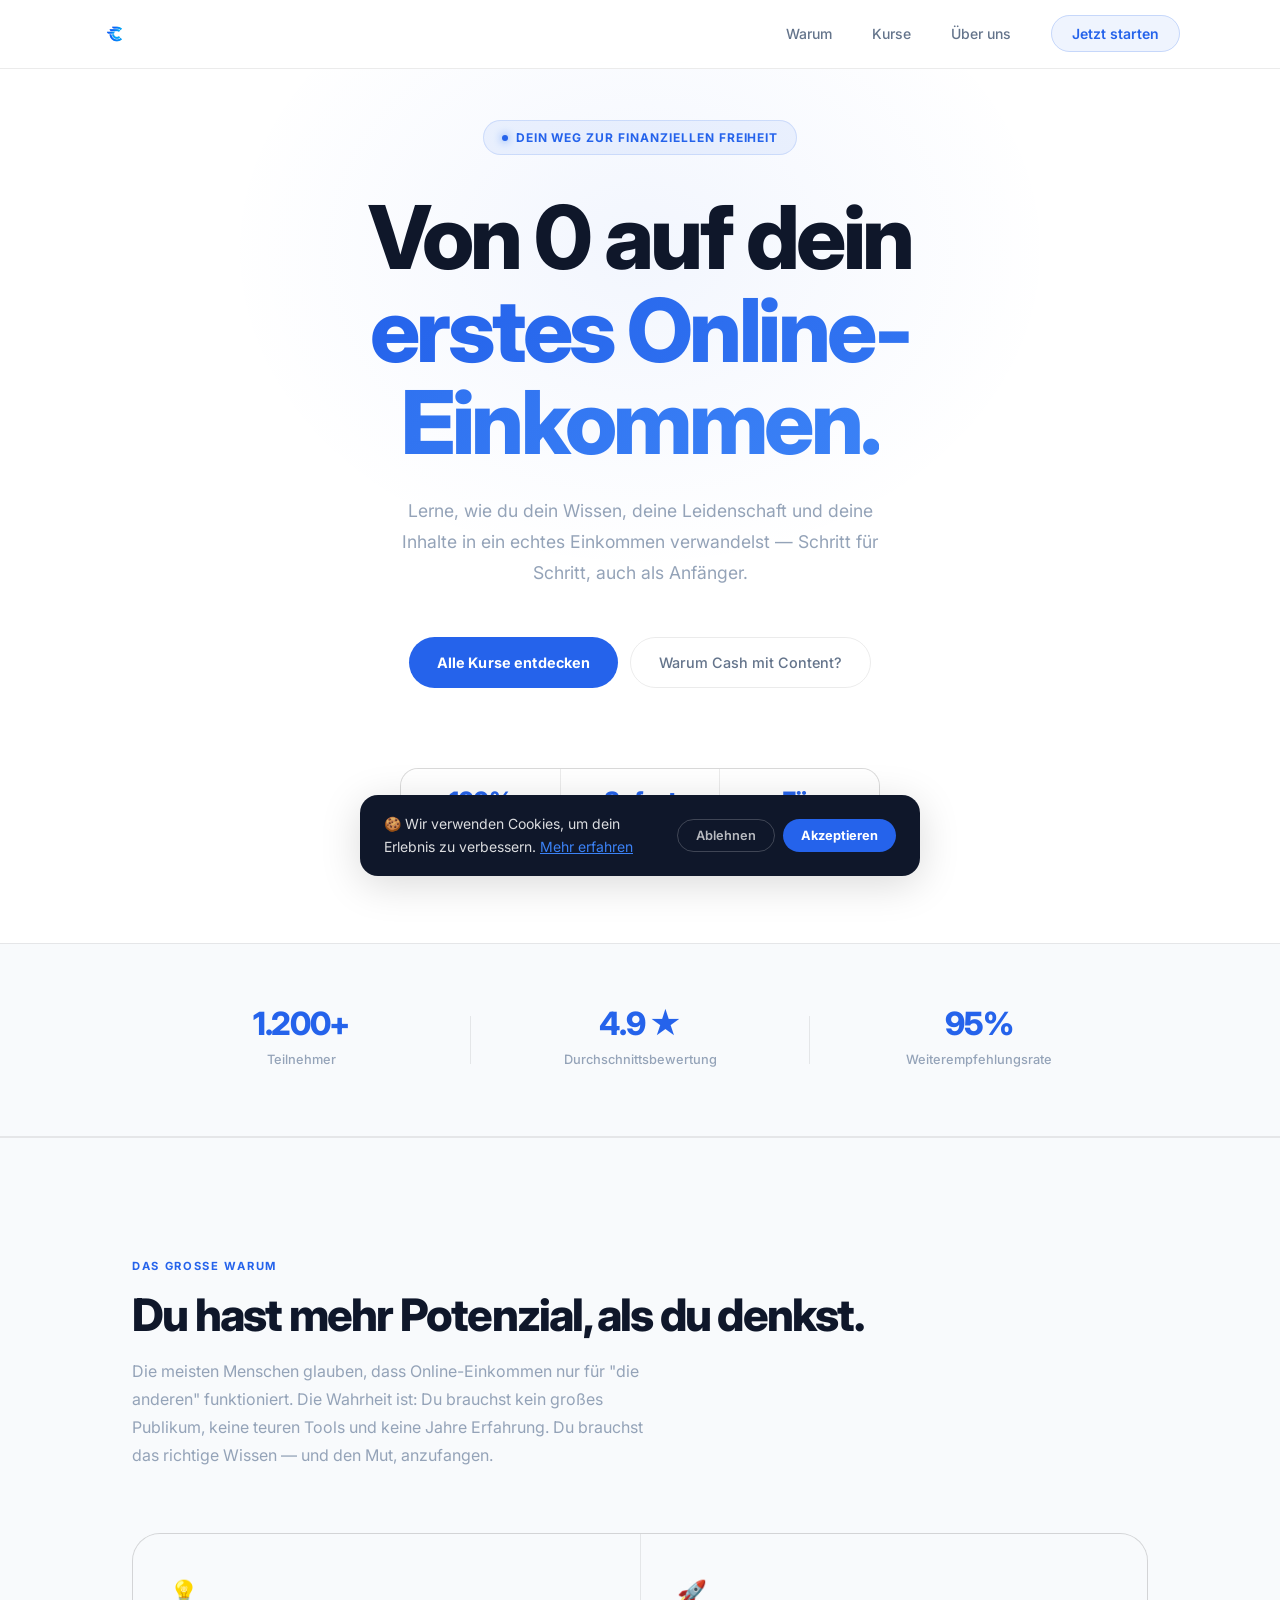
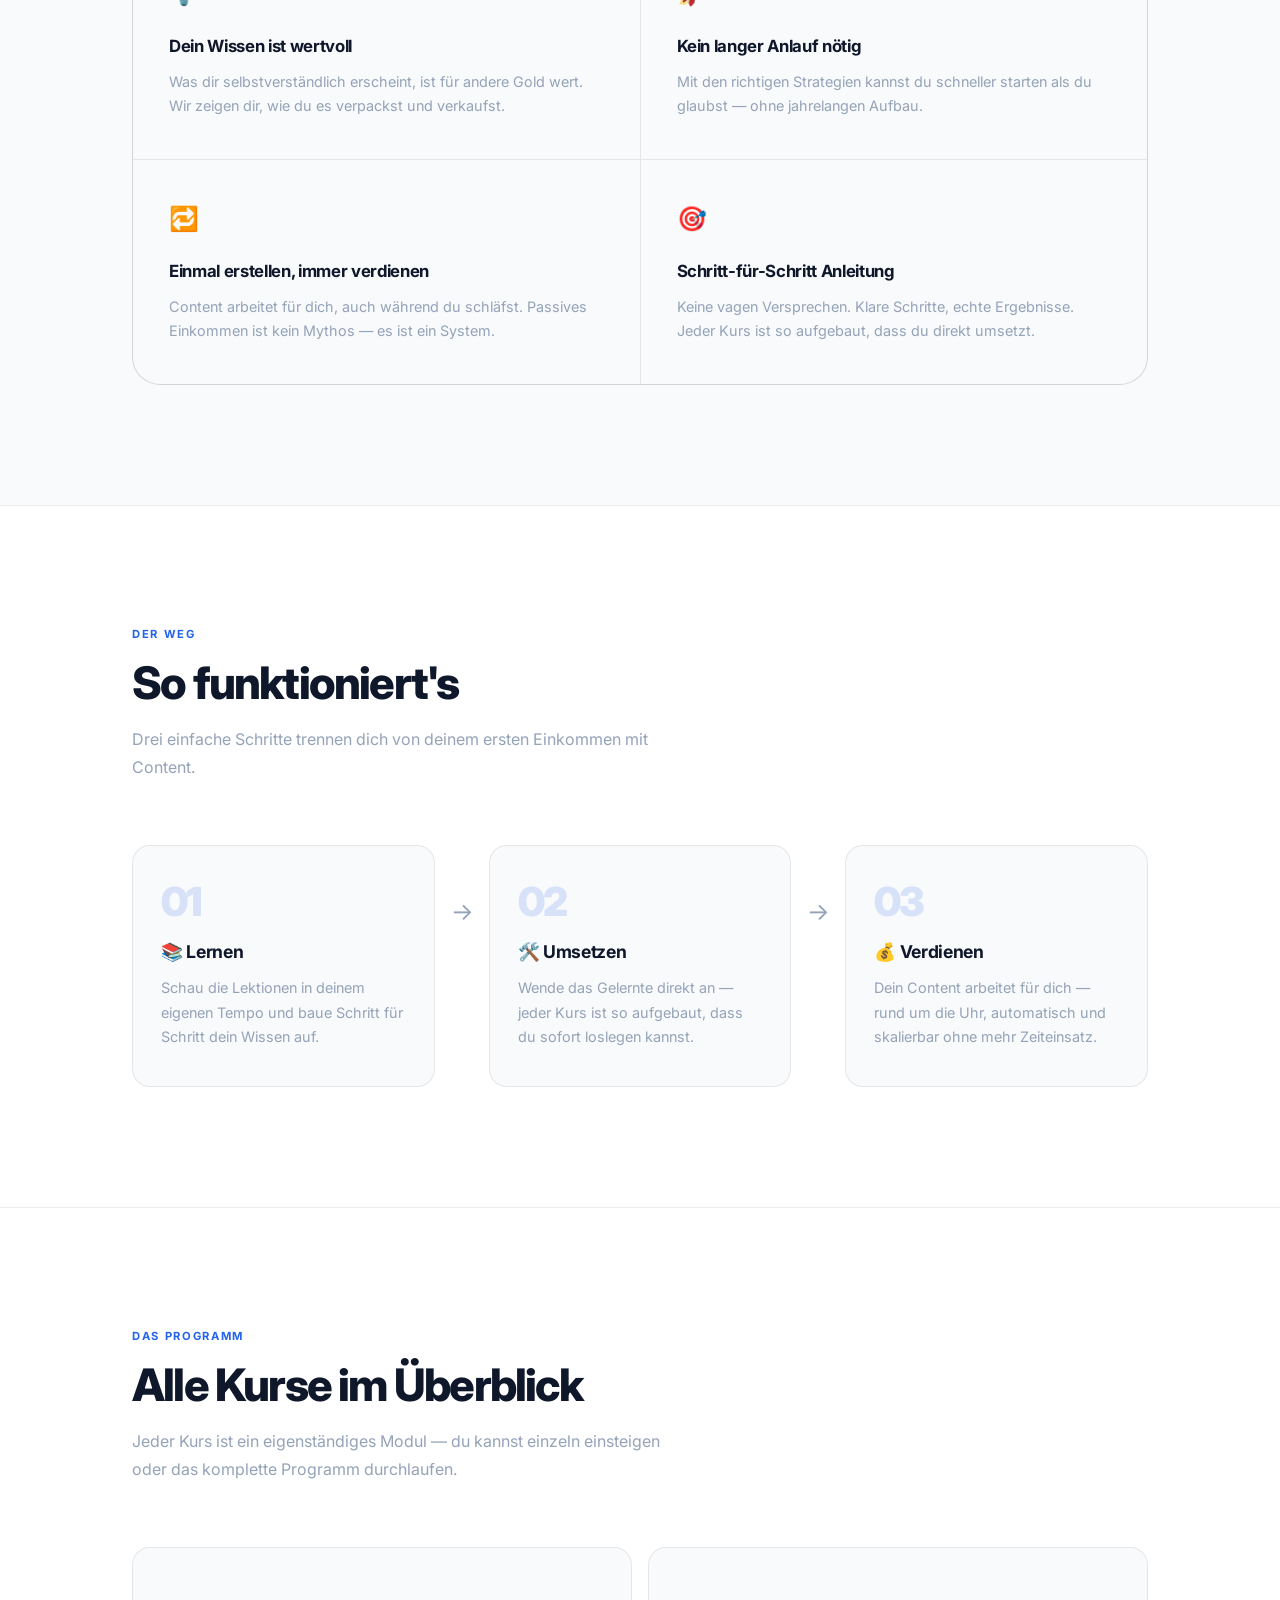
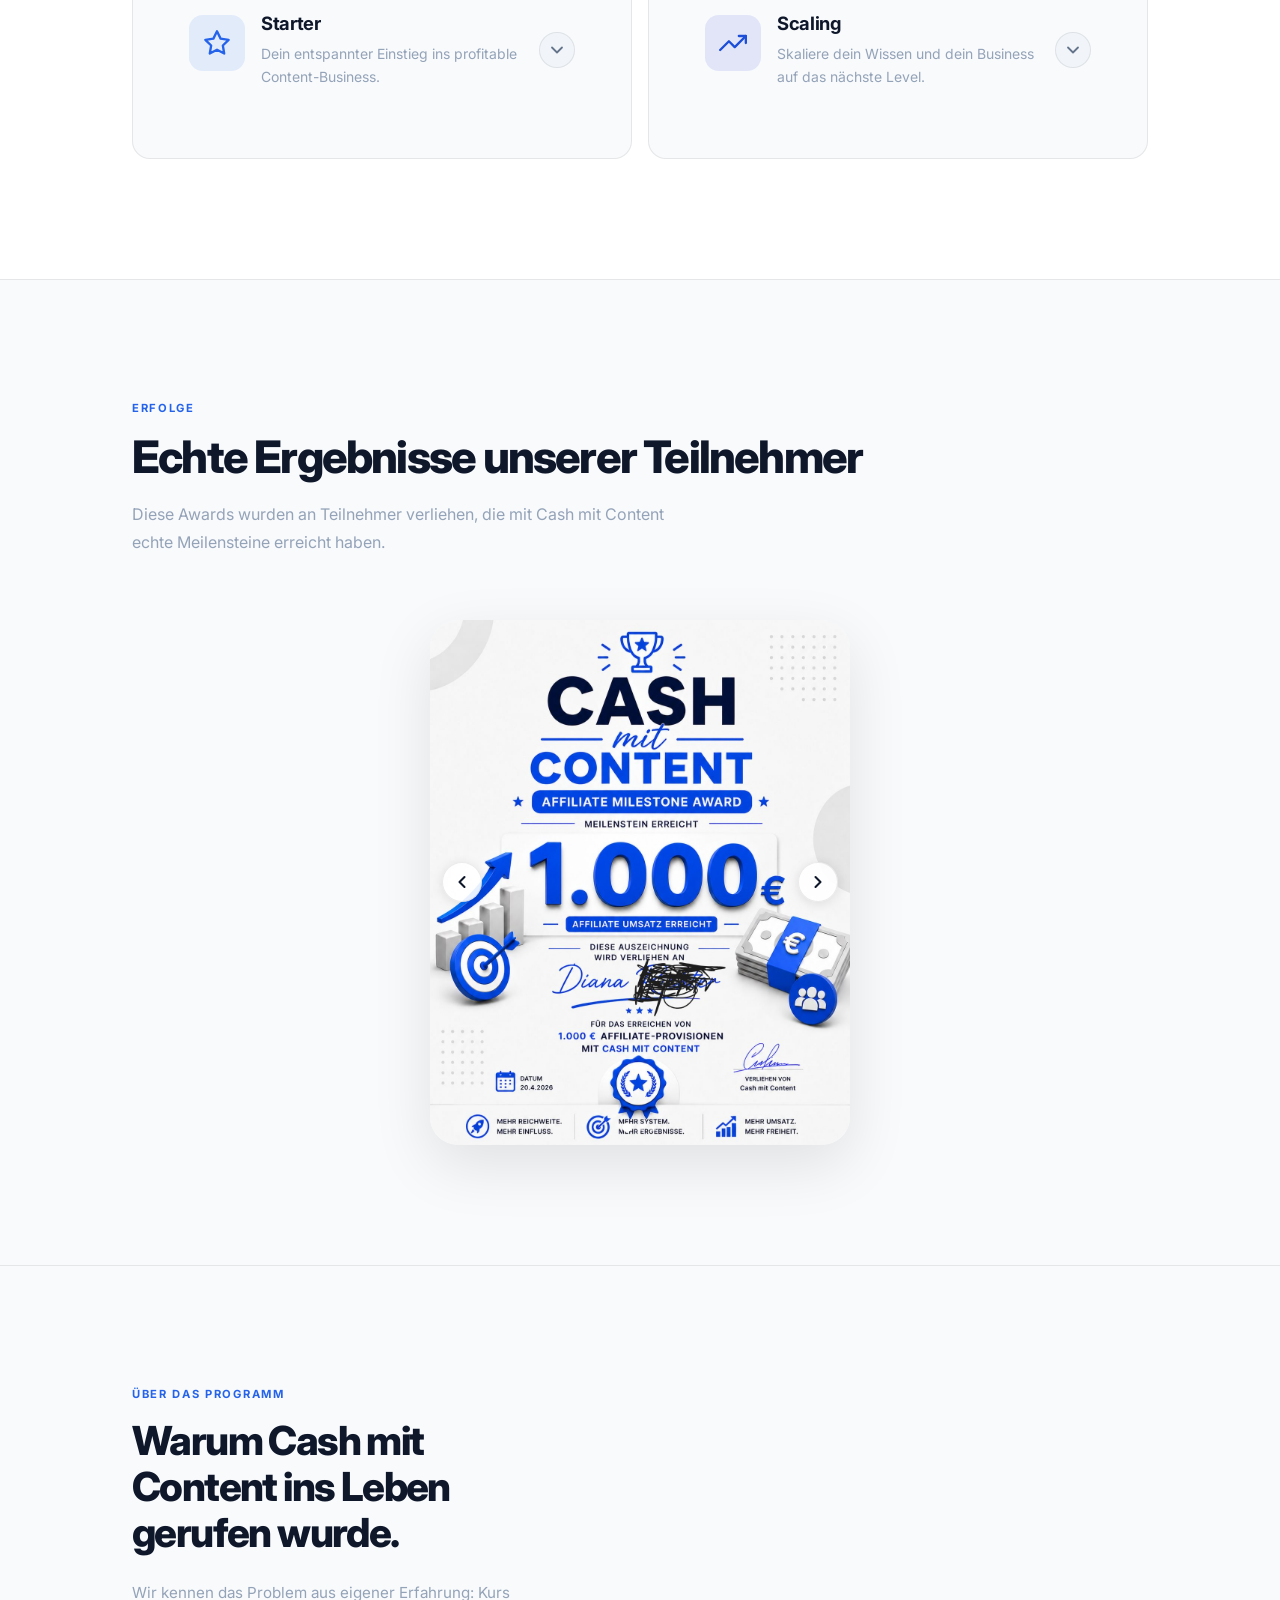
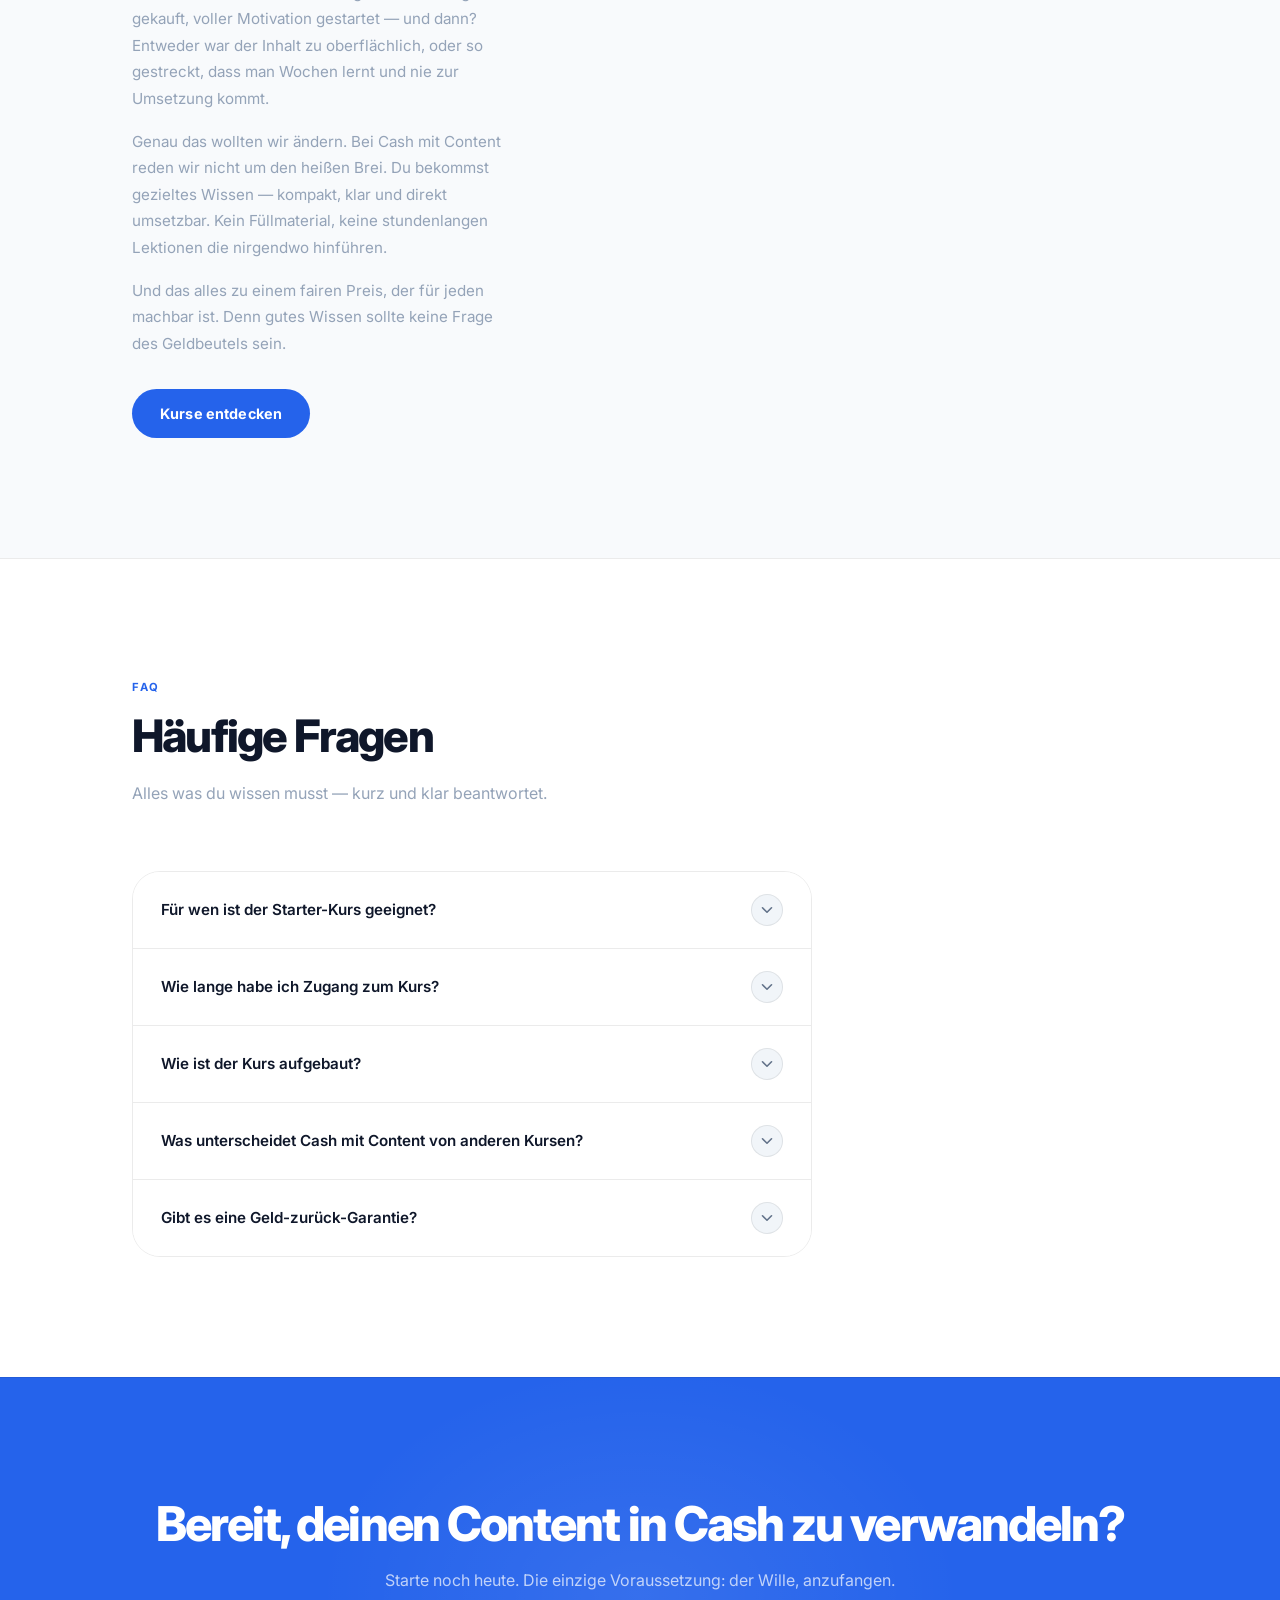
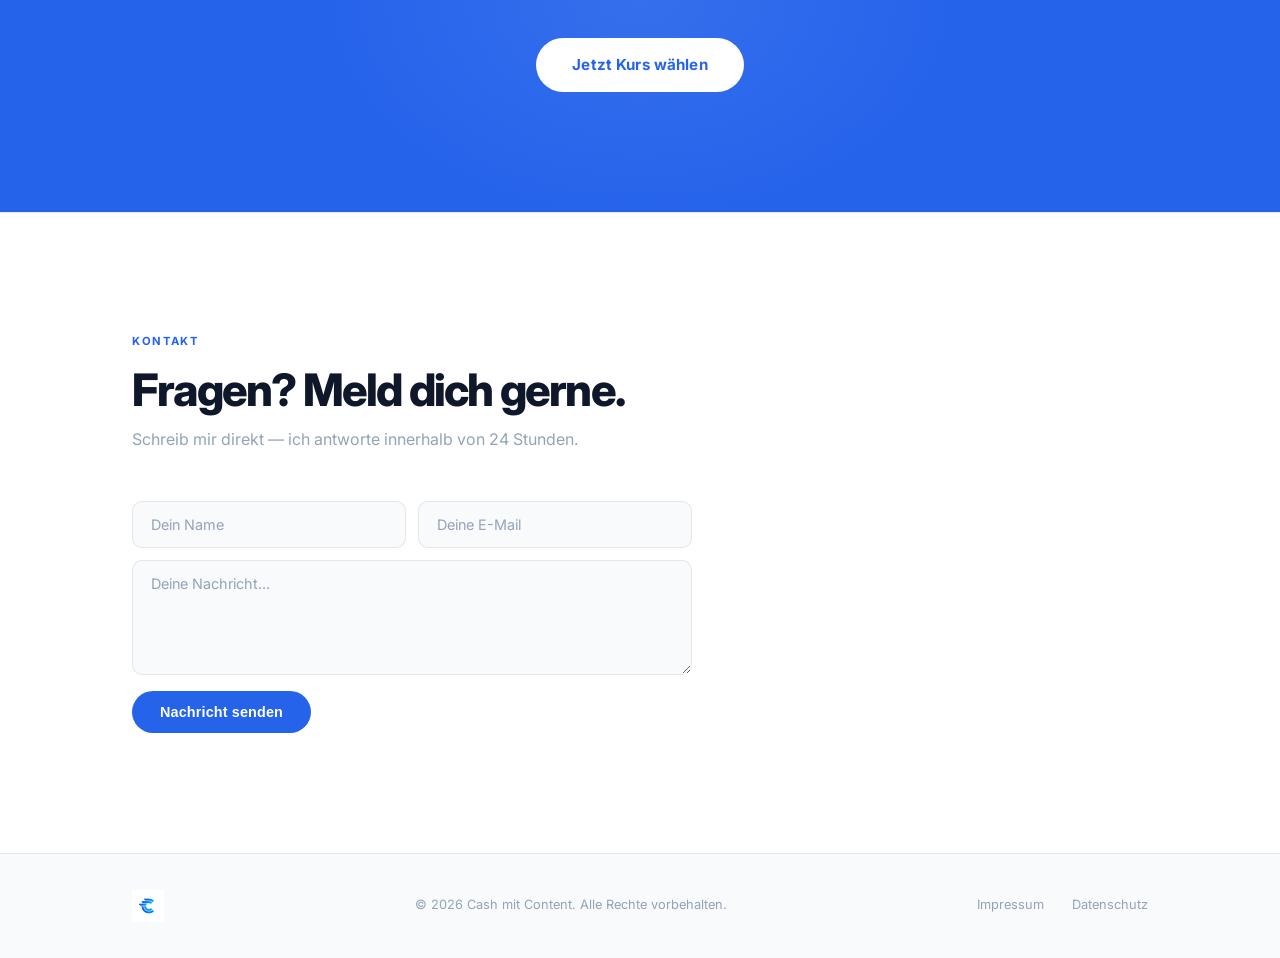
==== index.html @ cde2fa94 "Headline aktualisiert" ====
<!DOCTYPE html>
<html lang="de">
<head>
  <meta charset="UTF-8" />
  <meta name="viewport" content="width=device-width, initial-scale=1.0" />
  <title>Cash mit Content</title>
  <link rel="preconnect" href="https://fonts.googleapis.com" />
  <link href="https://fonts.googleapis.com/css2?family=Inter:wght@400;500;600;700;800;900&display=swap" rel="stylesheet" />
  <link rel="stylesheet" href="style.css" />
</head>
<body>

  <!-- COOKIE BANNER -->
  <div class="cookie-banner" id="cookieBanner">
    <div class="cookie-content">
      <p>🍪 Wir verwenden Cookies, um dein Erlebnis zu verbessern. <a href="#">Mehr erfahren</a></p>
      <div class="cookie-actions">
        <button class="btn-cookie-decline" onclick="closeCookie()">Ablehnen</button>
        <button class="btn-cookie-accept" onclick="closeCookie()">Akzeptieren</button>
      </div>
    </div>
  </div>

  <!-- NAVIGATION -->
  <nav class="nav">
    <div class="container nav-inner">
      <div class="logo"><img src="cmclogo.png" alt="Cash mit Content" class="logo-img" /></div>
      <ul class="nav-links" id="navLinks">
        <li><a href="#warum">Warum</a></li>
        <li><a href="#kurse">Kurse</a></li>
        <li><a href="#ueber-mich">Über uns</a></li>
        <li><a href="#kontakt" class="btn-nav">Jetzt starten</a></li>
      </ul>
      <button class="hamburger" id="hamburger" onclick="toggleMenu()" aria-label="Menü öffnen">
        <span></span><span></span><span></span>
      </button>
    </div>
  </nav>

  <!-- HERO -->
  <section class="hero">
    <div class="container hero-inner">
      <span class="badge fade-in">Dein Weg zur finanziellen Freiheit</span>
      <h1 class="fade-in delay-1">Von 0 auf dein<br /><span class="highlight">erstes Online-Einkommen.</span></h1>
      <p class="hero-sub fade-in delay-2">Lerne, wie du dein Wissen, deine Leidenschaft und deine Inhalte in ein echtes Einkommen verwandelst — Schritt für Schritt, auch als Anfänger.</p>
      <div class="hero-actions fade-in delay-3">
        <a href="#kurse" class="btn-primary">Alle Kurse entdecken</a>
        <a href="#warum" class="btn-ghost">Warum Cash mit Content?</a>
      </div>
      <div class="hero-stats fade-in delay-4">
        <div class="stat">
          <strong>100%</strong>
          <span>Praxisnah</span>
        </div>
        <div class="stat">
          <strong>Sofort</strong>
          <span>Umsetzbar</span>
        </div>
        <div class="stat">
          <strong>Für</strong>
          <span>Jeden Anfänger</span>
        </div>
      </div>
    </div>
  </section>

  <!-- ZAHLEN BANNER -->
  <section class="zahlen-banner reveal">
    <div class="container zahlen-inner">
      <div class="zahl">
        <strong>1.200+</strong>
        <span>Teilnehmer</span>
      </div>
      <div class="zahl-divider"></div>
      <div class="zahl">
        <strong>4.9 ★</strong>
        <span>Durchschnittsbewertung</span>
      </div>
      <div class="zahl-divider"></div>
      <div class="zahl">
        <strong>95%</strong>
        <span>Weiterempfehlungsrate</span>
      </div>
    </div>
  </section>

  <!-- WARUM -->
  <section class="warum" id="warum">
    <div class="container reveal">
      <div class="section-label">Das große Warum</div>
      <h2 class="section-title">Du hast mehr Potenzial, als du denkst.</h2>
      <p class="section-sub">Die meisten Menschen glauben, dass Online-Einkommen nur für "die anderen" funktioniert. Die Wahrheit ist: Du brauchst kein großes Publikum, keine teuren Tools und keine Jahre Erfahrung. Du brauchst das richtige Wissen — und den Mut, anzufangen.</p>
      <div class="cards">
        <div class="card">
          <div class="card-icon">💡</div>
          <h3>Dein Wissen ist wertvoll</h3>
          <p>Was dir selbstverständlich erscheint, ist für andere Gold wert. Wir zeigen dir, wie du es verpackst und verkaufst.</p>
        </div>
        <div class="card">
          <div class="card-icon">🚀</div>
          <h3>Kein langer Anlauf nötig</h3>
          <p>Mit den richtigen Strategien kannst du schneller starten als du glaubst — ohne jahrelangen Aufbau.</p>
        </div>
        <div class="card">
          <div class="card-icon">🔁</div>
          <h3>Einmal erstellen, immer verdienen</h3>
          <p>Content arbeitet für dich, auch während du schläfst. Passives Einkommen ist kein Mythos — es ist ein System.</p>
        </div>
        <div class="card">
          <div class="card-icon">🎯</div>
          <h3>Schritt-für-Schritt Anleitung</h3>
          <p>Keine vagen Versprechen. Klare Schritte, echte Ergebnisse. Jeder Kurs ist so aufgebaut, dass du direkt umsetzt.</p>
        </div>
      </div>
    </div>
  </section>

  <!-- WIE ES FUNKTIONIERT -->
  <section class="wie-es-funktioniert" id="wie">
    <div class="container reveal">
      <div class="section-label">Der Weg</div>
      <h2>So funktioniert's</h2>
      <p class="section-sub">Drei einfache Schritte trennen dich von deinem ersten Einkommen mit Content.</p>
      <div class="schritte">
        <div class="schritt">
          <div class="schritt-nummer">01</div>
          <div class="schritt-content">
            <h3>📚 Lernen</h3>
            <p>Schau die Lektionen in deinem eigenen Tempo und baue Schritt für Schritt dein Wissen auf.</p>
          </div>
        </div>
        <div class="schritt-arrow">→</div>
        <div class="schritt">
          <div class="schritt-nummer">02</div>
          <div class="schritt-content">
            <h3>🛠️ Umsetzen</h3>
            <p>Wende das Gelernte direkt an — jeder Kurs ist so aufgebaut, dass du sofort loslegen kannst.</p>
          </div>
        </div>
        <div class="schritt-arrow">→</div>
        <div class="schritt">
          <div class="schritt-nummer">03</div>
          <div class="schritt-content">
            <h3>💰 Verdienen</h3>
            <p>Dein Content arbeitet für dich — rund um die Uhr, automatisch und skalierbar ohne mehr Zeiteinsatz.</p>
          </div>
        </div>
      </div>
    </div>
  </section>

  <!-- KURSE -->
  <section class="kurse" id="kurse">
    <div class="container reveal">
      <div class="section-label">Das Programm</div>
      <h2>Alle Kurse im Überblick</h2>
      <p class="section-sub">Jeder Kurs ist ein eigenständiges Modul — du kannst einzeln einsteigen oder das komplette Programm durchlaufen.</p>
      <div class="kurse-grid kurse-grid-double">

        <div class="kurs-card kurs-card-accordion kurs-starter">
          <div class="kurs-header" onclick="toggleKurs(this)">
            <div class="kurs-header-top">
              <div class="kurs-icon kurs-icon-starter">
                <svg width="28" height="28" viewBox="0 0 24 24" fill="none" stroke="currentColor" stroke-width="2" stroke-linecap="round" stroke-linejoin="round"><path d="M12 2L15.09 8.26L22 9.27L17 14.14L18.18 21.02L12 17.77L5.82 21.02L7 14.14L2 9.27L8.91 8.26L12 2Z"/></svg>
              </div>
            </div>
            <div>
              <h3>Starter</h3>
              <p>Dein entspannter Einstieg ins profitable Content-Business.</p>
            </div>
            <div class="kurs-toggle-icon">
              <svg width="20" height="20" viewBox="0 0 20 20" fill="none">
                <path d="M5 7.5L10 12.5L15 7.5" stroke="currentColor" stroke-width="1.8" stroke-linecap="round" stroke-linejoin="round"/>
              </svg>
            </div>
          </div>
          <div class="kurs-details">
            <div class="kurs-details-inner">
              <ul class="kurs-liste">
                <li>🎧 <span>Praktische Audiosektionen – höre sie wann und wo du willst (beim Spazieren, Autofahren oder Sport)</span></li>
                <li>📋 <span>Klare Schritt-für-Schritt-Anleitungen</span></li>
                <li>✅ <span>Fertige Arbeitsblätter & Checklisten für die direkte Umsetzung</span></li>
                <li>🏆 <span>Meine besten Vorlagen und echte Praxiserfahrungen – nur das, was wirklich funktioniert</span></li>
              </ul>
              <a href="https://www.digistore24.com/product/691350" target="_blank" class="btn-primary">Jetzt starten →</a>
            </div>
          </div>
        </div>

        <div class="kurs-card kurs-card-accordion kurs-scaling">
          <div class="kurs-header" onclick="toggleKurs(this)">
            <div class="kurs-header-top">
              <div class="kurs-icon kurs-icon-scaling">
                <svg width="28" height="28" viewBox="0 0 24 24" fill="none" stroke="currentColor" stroke-width="2" stroke-linecap="round" stroke-linejoin="round"><polyline points="23 6 13.5 15.5 8.5 10.5 1 18"/><polyline points="17 6 23 6 23 12"/></svg>
              </div>
            </div>
            <div>
              <h3>Scaling</h3>
              <p>Skaliere dein Wissen und dein Business auf das nächste Level.</p>
            </div>
            <div class="kurs-toggle-icon">
              <svg width="20" height="20" viewBox="0 0 20 20" fill="none">
                <path d="M5 7.5L10 12.5L15 7.5" stroke="currentColor" stroke-width="1.8" stroke-linecap="round" stroke-linejoin="round"/>
              </svg>
            </div>
          </div>
          <div class="kurs-details">
            <div class="kurs-details-inner">
              <ul class="kurs-liste">
                <li>📈 <span>Lerne, wie erfolgreiche Creator aus einzelnen Beiträgen ein skalierbares Content-System aufbauen</span></li>
                <li>🎯 <span>Klare Strategien für mehr Reichweite, mehr Kunden und planbares Wachstum</span></li>
                <li>✅ <span>Bewährte Checklisten, Vorlagen und Frameworks für die direkte Umsetzung</span></li>
                <li>🏆 <span>Praxiserprobte Systeme zur Skalierung von Content, Traffic und Umsatz – verständlich erklärt und sofort anwendbar</span></li>
              </ul>
              <a href="https://www.digistore24.com/product/697500" target="_blank" class="btn-primary">Jetzt starten →</a>
            </div>
          </div>
        </div>

      </div>
    </div>
  </section>

  <!-- AWARDS SLIDER -->
  <section class="awards" id="awards">
    <div class="container reveal">
      <div class="section-label">Erfolge</div>
      <h2>Echte Ergebnisse unserer Teilnehmer</h2>
      <p class="section-sub">Diese Awards wurden an Teilnehmer verliehen, die mit Cash mit Content echte Meilensteine erreicht haben.</p>
      <div class="awards-slider-wrapper">
        <div class="awards-slider" id="awardsSlider">
          <div class="award-slide">
            <img src="awards/award_diana.jpg" alt="Award Diana" />
          </div>
          <div class="award-slide">
            <img src="awards/award_lisa.jpg" alt="Award Lisa" />
          </div>
          <div class="award-slide">
            <img src="awards/award_rudolf.jpg" alt="Award Rudolf" />
          </div>
        </div>
        <button class="slider-btn slider-btn-left" onclick="slideAward(-1)">
          <svg width="20" height="20" viewBox="0 0 24 24" fill="none" stroke="currentColor" stroke-width="2.5" stroke-linecap="round" stroke-linejoin="round"><polyline points="15 18 9 12 15 6"/></svg>
        </button>
        <button class="slider-btn slider-btn-right" onclick="slideAward(1)">
          <svg width="20" height="20" viewBox="0 0 24 24" fill="none" stroke="currentColor" stroke-width="2.5" stroke-linecap="round" stroke-linejoin="round"><polyline points="9 18 15 12 9 6"/></svg>
        </button>
        <div class="slider-dots" id="sliderDots">
          <span class="dot active" onclick="goToSlide(0)"></span>
          <span class="dot" onclick="goToSlide(1)"></span>
          <span class="dot" onclick="goToSlide(2)"></span>
        </div>
      </div>
    </div>
  </section>

  <!-- ÜBER MICH -->
  <section class="ueber-mich" id="ueber-mich">
    <div class="container ueber-inner reveal">
<div class="ueber-text">
        <div class="section-label">Über das Programm</div>
        <h2>Warum Cash mit Content ins Leben gerufen wurde.</h2>
        <p>Wir kennen das Problem aus eigener Erfahrung: Kurs gekauft, voller Motivation gestartet — und dann? Entweder war der Inhalt zu oberflächlich, oder so gestreckt, dass man Wochen lernt und nie zur Umsetzung kommt.</p>
        <p>Genau das wollten wir ändern. Bei Cash mit Content reden wir nicht um den heißen Brei. Du bekommst gezieltes Wissen — kompakt, klar und direkt umsetzbar. Kein Füllmaterial, keine stundenlangen Lektionen die nirgendwo hinführen.</p>
        <p>Und das alles zu einem fairen Preis, der für jeden machbar ist. Denn gutes Wissen sollte keine Frage des Geldbeutels sein.</p>
        <a href="#kurse" class="btn-primary">Kurse entdecken</a>
      </div>
    </div>
  </section>

  <!-- FAQ -->
  <section class="faq" id="faq">
    <div class="container reveal">
      <div class="section-label">FAQ</div>
      <h2>Häufige Fragen</h2>
      <p class="section-sub">Alles was du wissen musst — kurz und klar beantwortet.</p>
      <div class="faq-list">

        <div class="faq-item">
          <button class="faq-question" onclick="toggleFaq(this)">
            <span>Für wen ist der Starter-Kurs geeignet?</span>
            <div class="faq-icon"><svg width="18" height="18" viewBox="0 0 20 20" fill="none"><path d="M5 7.5L10 12.5L15 7.5" stroke="currentColor" stroke-width="1.8" stroke-linecap="round" stroke-linejoin="round"/></svg></div>
          </button>
          <div class="faq-answer">
            <p>Für alle die neu im Content-Business sind und keine Vorkenntnisse haben. Du brauchst kein Publikum, keine teuren Tools und keine Erfahrung — nur den Willen anzufangen.</p>
          </div>
        </div>

        <div class="faq-item">
          <button class="faq-question" onclick="toggleFaq(this)">
            <span>Wie lange habe ich Zugang zum Kurs?</span>
            <div class="faq-icon"><svg width="18" height="18" viewBox="0 0 20 20" fill="none"><path d="M5 7.5L10 12.5L15 7.5" stroke="currentColor" stroke-width="1.8" stroke-linecap="round" stroke-linejoin="round"/></svg></div>
          </button>
          <div class="faq-answer">
            <p>Du bekommst dauerhaften Zugang — kein Ablaufdatum, kein Abo. Einmal kaufen, für immer nutzen.</p>
          </div>
        </div>

        <div class="faq-item">
          <button class="faq-question" onclick="toggleFaq(this)">
            <span>Wie ist der Kurs aufgebaut?</span>
            <div class="faq-icon"><svg width="18" height="18" viewBox="0 0 20 20" fill="none"><path d="M5 7.5L10 12.5L15 7.5" stroke="currentColor" stroke-width="1.8" stroke-linecap="round" stroke-linejoin="round"/></svg></div>
          </button>
          <div class="faq-answer">
            <p>Der Kurs besteht aus Audiosektionen die du flexibel hören kannst — beim Spazieren, im Auto oder beim Sport. Dazu bekommst du Arbeitsblätter und Checklisten für die direkte Umsetzung.</p>
          </div>
        </div>

        <div class="faq-item">
          <button class="faq-question" onclick="toggleFaq(this)">
            <span>Was unterscheidet Cash mit Content von anderen Kursen?</span>
            <div class="faq-icon"><svg width="18" height="18" viewBox="0 0 20 20" fill="none"><path d="M5 7.5L10 12.5L15 7.5" stroke="currentColor" stroke-width="1.8" stroke-linecap="round" stroke-linejoin="round"/></svg></div>
          </button>
          <div class="faq-answer">
            <p>Kein gestreckter Inhalt, kein Füllmaterial. Nur das was wirklich funktioniert — kompakt, klar und direkt umsetzbar. Zu einem fairen Preis der für jeden machbar ist.</p>
          </div>
        </div>

        <div class="faq-item">
          <button class="faq-question" onclick="toggleFaq(this)">
            <span>Gibt es eine Geld-zurück-Garantie?</span>
            <div class="faq-icon"><svg width="18" height="18" viewBox="0 0 20 20" fill="none"><path d="M5 7.5L10 12.5L15 7.5" stroke="currentColor" stroke-width="1.8" stroke-linecap="round" stroke-linejoin="round"/></svg></div>
          </button>
          <div class="faq-answer">
            <p>Ja. Du hast 14 Tage Zeit den Kurs zu testen. Wenn du nicht zufrieden bist bekommst du dein Geld zurück — ohne Fragen.</p>
          </div>
        </div>

      </div>
    </div>
  </section>

  <!-- CTA BANNER -->
  <section class="cta-banner reveal">
    <div class="container cta-inner">
      <h2>Bereit, deinen Content in Cash zu verwandeln?</h2>
      <p>Starte noch heute. Die einzige Voraussetzung: der Wille, anzufangen.</p>
      <a href="#kurse" class="btn-primary btn-large">Jetzt Kurs wählen</a>
    </div>
  </section>

  <!-- KONTAKT -->
  <section class="kontakt" id="kontakt">
    <div class="container reveal">
      <div class="section-label">Kontakt</div>
      <h2>Fragen? Meld dich gerne.</h2>
      <p class="section-sub">Schreib mir direkt — ich antworte innerhalb von 24 Stunden.</p>
      <form class="kontakt-form">
        <div class="form-row">
          <input type="text" placeholder="Dein Name" required />
          <input type="email" placeholder="Deine E-Mail" required />
        </div>
        <textarea placeholder="Deine Nachricht..." rows="5" required></textarea>
        <button type="submit" class="btn-primary">Nachricht senden</button>
      </form>
    </div>
  </section>

  <!-- FOOTER -->
  <footer class="footer">
    <div class="container footer-inner">
      <div class="logo"><img src="cmclogo.png" alt="Cash mit Content" class="logo-img" /></div>
      <p>© 2026 Cash mit Content. Alle Rechte vorbehalten.</p>
      <div class="footer-links">
        <a href="impressum.html">Impressum</a>
        <a href="datenschutz.html">Datenschutz</a>
      </div>
    </div>
  </footer>

  <script src="main.js"></script>
</body>
</html>
---- style.css ----
*, *::before, *::after { box-sizing: border-box; margin: 0; padding: 0; }

:root {
  --blue: #2563eb;
  --blue-light: #3b82f6;
  --blue-dark: #1d4ed8;
  --blue-glow: rgba(37, 99, 235, 0.07);
  --bg: #ffffff;
  --bg2: #f8fafc;
  --bg3: #f1f5f9;
  --border: rgba(0,0,0,0.08);
  --border-hover: rgba(37,99,235,0.3);
  --text: #0f172a;
  --text-muted: #94a3b8;
  --text-mid: #64748b;
  --radius-sm: 10px;
  --radius: 18px;
  --radius-lg: 28px;
}

html { scroll-behavior: smooth; }

body {
  font-family: 'Inter', sans-serif;
  background: var(--bg);
  color: var(--text);
  line-height: 1.6;
  -webkit-font-smoothing: antialiased;
}

.container {
  max-width: 1080px;
  margin: 0 auto;
  padding: 0 32px;
}

/* ── NAV ─────────────────────────────────── */
.nav {
  position: fixed;
  top: 0; left: 0; right: 0;
  z-index: 100;
  background: rgba(255,255,255,0.85);
  backdrop-filter: blur(16px);
  -webkit-backdrop-filter: blur(16px);
  padding: 0 32px;
  border-bottom: 1px solid var(--border);
}

.nav-inner {
  max-width: 1080px;
  margin: 0 auto;
  display: flex;
  align-items: center;
  justify-content: space-between;
  padding: 18px 0;
}

.logo {
  font-size: 1rem;
  font-weight: 800;
  color: var(--blue);
  letter-spacing: -0.02em;
  display: flex;
  align-items: center;
  gap: 10px;
}

.logo-img {
  width: 32px;
  height: 32px;
  object-fit: contain;
}

.nav-links {
  list-style: none;
  display: flex;
  gap: 40px;
  align-items: center;
}

.nav-links a {
  color: var(--text-mid);
  text-decoration: none;
  font-size: 0.875rem;
  font-weight: 500;
  transition: color 0.2s;
}

.nav-links a:hover { color: var(--text); }

.btn-nav {
  color: var(--blue) !important;
  background: rgba(37,99,235,0.07) !important;
  border: 1px solid rgba(37,99,235,0.2) !important;
  padding: 9px 20px;
  border-radius: 50px;
  font-size: 0.875rem !important;
  font-weight: 600 !important;
  transition: background 0.2s, border-color 0.2s !important;
}

.btn-nav:hover {
  background: rgba(37,99,235,0.12) !important;
  border-color: var(--blue) !important;
}

/* ── HERO ────────────────────────────────── */
.hero {
  min-height: 100vh;
  display: flex;
  align-items: center;
  padding: 120px 0 80px;
  position: relative;
  overflow: hidden;
  background: var(--bg);
}

.hero::before {
  content: '';
  position: absolute;
  top: -100px; left: 50%;
  transform: translateX(-50%);
  width: 900px; height: 700px;
  background: radial-gradient(ellipse, rgba(37,99,235,0.06) 0%, transparent 65%);
  pointer-events: none;
}

.hero-inner {
  text-align: center;
  position: relative;
}

.badge {
  display: inline-flex;
  align-items: center;
  gap: 8px;
  background: rgba(37,99,235,0.07);
  color: var(--blue);
  border: 1px solid rgba(37,99,235,0.15);
  padding: 7px 18px;
  border-radius: 50px;
  font-size: 0.75rem;
  font-weight: 700;
  letter-spacing: 0.08em;
  text-transform: uppercase;
  margin-bottom: 36px;
}

.badge::before {
  content: '';
  width: 6px; height: 6px;
  background: var(--blue);
  border-radius: 50%;
  box-shadow: 0 0 8px var(--blue-light);
}

.hero h1 {
  font-size: clamp(3rem, 7vw, 5.5rem);
  font-weight: 800;
  line-height: 1.05;
  letter-spacing: -0.04em;
  margin-bottom: 28px;
  color: var(--text);
}

.highlight {
  background: linear-gradient(135deg, var(--blue) 0%, var(--blue-light) 100%);
  -webkit-background-clip: text;
  -webkit-text-fill-color: transparent;
  background-clip: text;
}

.hero-sub {
  font-size: 1.1rem;
  color: var(--text-muted);
  max-width: 520px;
  margin: 0 auto 48px;
  line-height: 1.75;
  font-weight: 400;
}

.hero-actions {
  display: flex;
  gap: 12px;
  justify-content: center;
  flex-wrap: wrap;
  margin-bottom: 80px;
}

.btn-primary {
  display: inline-flex;
  align-items: center;
  gap: 8px;
  background: var(--blue);
  color: #fff;
  padding: 13px 28px;
  border-radius: 50px;
  font-weight: 700;
  font-size: 0.9rem;
  text-decoration: none;
  letter-spacing: 0.01em;
  transition: background 0.2s, transform 0.15s;
  border: none;
  cursor: pointer;
}

.btn-primary:hover { background: var(--blue-dark); transform: translateY(-1px); }
.btn-large { padding: 15px 36px; font-size: 0.95rem; }

.btn-ghost {
  display: inline-flex;
  align-items: center;
  gap: 8px;
  background: transparent;
  color: var(--text-mid);
  padding: 13px 28px;
  border-radius: 50px;
  font-weight: 500;
  font-size: 0.9rem;
  text-decoration: none;
  border: 1px solid var(--border);
  transition: border-color 0.2s, color 0.2s;
}

.btn-ghost:hover { border-color: rgba(0,0,0,0.2); color: var(--text); }

/* Stats row */
.hero-stats {
  display: flex;
  justify-content: center;
  gap: 1px;
  background: var(--border);
  border: 1px solid var(--border);
  border-radius: var(--radius);
  overflow: hidden;
  max-width: 480px;
  margin: 0 auto;
}

.stat {
  flex: 1;
  padding: 20px 16px;
  background: var(--bg);
  text-align: center;
}

.stat strong {
  display: block;
  font-size: 1.5rem;
  font-weight: 800;
  color: var(--blue);
  letter-spacing: -0.03em;
  line-height: 1;
  margin-bottom: 4px;
}

.stat span {
  font-size: 0.75rem;
  color: var(--text-muted);
  font-weight: 500;
  letter-spacing: 0.02em;
}

/* ── SECTION SHARED ─────────────────────── */
.section-label {
  font-size: 0.7rem;
  font-weight: 700;
  color: var(--blue);
  letter-spacing: 0.15em;
  text-transform: uppercase;
  margin-bottom: 14px;
}

.section-sub {
  color: var(--text-muted);
  max-width: 540px;
  font-size: 1rem;
  margin-bottom: 64px;
  line-height: 1.75;
}

/* ── WARUM ───────────────────────────────── */
.warum {
  padding: 120px 0;
  background: var(--bg2);
  border-top: 1px solid var(--border);
}

.warum h2, .kurse h2 {
  font-size: clamp(1.9rem, 4vw, 2.8rem);
  font-weight: 800;
  letter-spacing: -0.04em;
  color: var(--text);
  margin-bottom: 16px;
  line-height: 1.15;
}

.cards {
  display: grid;
  grid-template-columns: repeat(2, 1fr);
  gap: 1px;
  background: var(--border);
  border: 1px solid var(--border);
  border-radius: var(--radius-lg);
  overflow: hidden;
}

.card {
  background: var(--bg2);
  padding: 40px 36px;
  transition: background 0.25s;
  position: relative;
}

.card::after {
  content: '';
  position: absolute;
  inset: 0;
  background: var(--blue-glow);
  opacity: 0;
  transition: opacity 0.25s;
  pointer-events: none;
}

.card:hover { background: #fff; }
.card:hover::after { opacity: 1; }

.card-icon {
  font-size: 1.5rem;
  margin-bottom: 20px;
  display: block;
}

.card h3 {
  font-size: 1.05rem;
  font-weight: 700;
  color: var(--text);
  margin-bottom: 10px;
  letter-spacing: -0.02em;
}

.card p { color: var(--text-muted); font-size: 0.9rem; line-height: 1.7; }

/* ── KURSE ───────────────────────────────── */
.kurse {
  padding: 120px 0;
  background: var(--bg);
  border-top: 1px solid var(--border);
}

.kurse-grid {
  display: grid;
  grid-template-columns: repeat(3, 1fr);
  gap: 16px;
}

.kurse-grid-single {
  grid-template-columns: 480px;
}

.kurse-grid-double {
  grid-template-columns: repeat(2, 1fr);
}

/* Kurs Icons */
.kurs-header-top {
  display: flex;
  align-items: center;
  gap: 12px;
  margin-bottom: 14px;
}

.kurs-icon {
  width: 56px;
  height: 56px;
  border-radius: 14px;
  display: flex;
  align-items: center;
  justify-content: center;
  flex-shrink: 0;
}

.kurs-icon-starter {
  background: rgba(37,99,235,0.1);
  color: var(--blue);
}

.kurs-icon-scaling {
  background: rgba(29,46,216,0.1);
  color: #1d4ed8;
}

.kurs-starter {
  border-top: 3px solid var(--blue);
}

.kurs-scaling {
  border-top: 3px solid #1d4ed8;
}

/* Accordion */
.kurs-card-accordion {
  padding: 0;
  overflow: hidden;
}

.kurs-header {
  display: flex;
  align-items: center;
  justify-content: space-between;
  gap: 16px;
  padding: 32px 28px;
  cursor: pointer;
  user-select: none;
}

.kurs-header h3 { margin-bottom: 6px; }
.kurs-header p { margin: 0; }

.kurs-toggle-icon {
  width: 36px;
  height: 36px;
  border-radius: 50%;
  background: var(--bg3);
  border: 1px solid var(--border);
  display: flex;
  align-items: center;
  justify-content: center;
  color: var(--text-mid);
  flex-shrink: 0;
  transition: background 0.2s, transform 0.3s;
}

.kurs-card-accordion.open .kurs-toggle-icon {
  transform: rotate(180deg);
  background: var(--blue);
  color: #fff;
  border-color: var(--blue);
}

.kurs-details {
  max-height: 0;
  overflow: hidden;
  transition: max-height 0.4s ease;
}

.kurs-card-accordion.open .kurs-details {
  max-height: 400px;
}

.kurs-details-inner {
  padding: 0 28px 28px;
  border-top: 1px solid var(--border);
  padding-top: 24px;
}

.kurs-liste {
  list-style: none;
  display: flex;
  flex-direction: column;
  gap: 14px;
  margin-bottom: 28px;
}

.kurs-liste li {
  display: flex;
  align-items: flex-start;
  gap: 12px;
  font-size: 0.9rem;
  color: var(--text-mid);
  line-height: 1.5;
}

.kurs-liste li span { flex: 1; }

.kurs-card {
  background: var(--bg2);
  border: 1px solid var(--border);
  border-radius: var(--radius);
  padding: 32px 28px 28px;
  display: flex;
  flex-direction: column;
  gap: 10px;
  transition: border-color 0.25s, transform 0.25s, box-shadow 0.25s;
  position: relative;
  overflow: hidden;
}

.kurs-card::before {
  content: '';
  position: absolute;
  top: 0; left: 0; right: 0;
  height: 2px;
  background: linear-gradient(90deg, transparent, var(--blue), transparent);
  opacity: 0;
  transition: opacity 0.3s;
}

.kurs-card:hover {
  border-color: var(--border-hover);
  transform: translateY(-3px);
  box-shadow: 0 12px 40px rgba(37,99,235,0.08);
}

.kurs-card:hover::before { opacity: 1; }
.kurs-card.coming-soon { opacity: 0.65; }

.kurs-tag {
  font-size: 0.7rem;
  font-weight: 700;
  color: var(--blue);
  letter-spacing: 0.12em;
  text-transform: uppercase;
}

.kurs-card h3 {
  font-size: 1.15rem;
  font-weight: 700;
  color: var(--text);
  letter-spacing: -0.02em;
  line-height: 1.3;
}

.kurs-card p { color: var(--text-muted); font-size: 0.875rem; line-height: 1.65; flex: 1; }

.kurs-footer { margin-top: 12px; }

.kurs-badge {
  display: inline-block;
  background: rgba(37,99,235,0.06);
  color: var(--text-mid);
  padding: 5px 13px;
  border-radius: 50px;
  font-size: 0.75rem;
  font-weight: 600;
  border: 1px solid rgba(37,99,235,0.12);
  letter-spacing: 0.03em;
}

/* ── ÜBER MICH ───────────────────────────── */
.ueber-mich {
  padding: 120px 0;
  background: var(--bg2);
  border-top: 1px solid var(--border);
}

.ueber-inner {
  display: grid;
  grid-template-columns: 5fr 7fr;
  gap: 80px;
  align-items: center;
}

.bild-placeholder {
  aspect-ratio: 4/5;
  background: var(--bg3);
  border: 1px solid var(--border);
  border-radius: var(--radius-lg);
  display: flex;
  align-items: center;
  justify-content: center;
  color: var(--text-muted);
  font-size: 0.85rem;
  font-weight: 500;
  letter-spacing: 0.04em;
}

.ueber-text .section-label { margin-bottom: 14px; }

.ueber-text h2 {
  font-size: clamp(1.8rem, 3.5vw, 2.5rem);
  font-weight: 800;
  letter-spacing: -0.04em;
  color: var(--text);
  line-height: 1.15;
  margin-bottom: 24px;
}

.ueber-text p {
  color: var(--text-muted);
  font-size: 0.95rem;
  line-height: 1.75;
  margin-bottom: 16px;
}

.ueber-text .btn-primary { margin-top: 16px; }

/* ── CTA BANNER ──────────────────────────── */
.cta-banner {
  padding: 120px 0;
  background: var(--blue);
  border-top: 1px solid var(--border);
  position: relative;
  overflow: hidden;
}

.cta-banner::before {
  content: '';
  position: absolute;
  top: 50%; left: 50%;
  transform: translate(-50%, -50%);
  width: 700px; height: 500px;
  background: radial-gradient(ellipse, rgba(255,255,255,0.08) 0%, transparent 65%);
  pointer-events: none;
}

.cta-inner { text-align: center; position: relative; }

.cta-inner h2 {
  font-size: clamp(1.9rem, 4vw, 3rem);
  font-weight: 800;
  letter-spacing: -0.04em;
  color: #fff;
  margin-bottom: 16px;
  line-height: 1.1;
}

.cta-inner p {
  color: rgba(255,255,255,0.7);
  margin-bottom: 44px;
  font-size: 1rem;
  line-height: 1.7;
}

.cta-inner .btn-primary {
  background: #fff;
  color: var(--blue);
}

.cta-inner .btn-primary:hover { background: #f0f6ff; }

/* ── KONTAKT ─────────────────────────────── */
.kontakt {
  padding: 120px 0;
  background: var(--bg);
  border-top: 1px solid var(--border);
}

.kontakt h2 {
  font-size: clamp(1.9rem, 4vw, 2.8rem);
  font-weight: 800;
  letter-spacing: -0.04em;
  color: var(--text);
  margin-bottom: 8px;
  line-height: 1.15;
}

.kontakt .section-sub { margin-bottom: 48px; }

.kontakt-form {
  max-width: 560px;
  display: flex;
  flex-direction: column;
  gap: 12px;
}

.form-row {
  display: grid;
  grid-template-columns: 1fr 1fr;
  gap: 12px;
}

.kontakt-form input,
.kontakt-form textarea {
  background: var(--bg2);
  border: 1px solid var(--border);
  border-radius: var(--radius-sm);
  color: var(--text);
  font-family: 'Inter', sans-serif;
  font-size: 0.9rem;
  padding: 14px 18px;
  transition: border-color 0.2s, background 0.2s;
  outline: none;
  resize: vertical;
  width: 100%;
}

.kontakt-form input:focus,
.kontakt-form textarea:focus {
  border-color: var(--blue-light);
  background: var(--bg);
  box-shadow: 0 0 0 3px rgba(37,99,235,0.08);
}

.kontakt-form input::placeholder,
.kontakt-form textarea::placeholder { color: var(--text-muted); }

.kontakt-form .btn-primary { align-self: flex-start; margin-top: 4px; }

/* ── FOOTER ──────────────────────────────── */
.footer {
  padding: 36px 0;
  border-top: 1px solid var(--border);
  background: var(--bg2);
}

.footer-inner {
  display: flex;
  align-items: center;
  justify-content: space-between;
  flex-wrap: wrap;
  gap: 16px;
}

.footer p { color: var(--text-muted); font-size: 0.8rem; }

.footer-links {
  display: flex;
  gap: 28px;
}

.footer-links a {
  color: var(--text-muted);
  text-decoration: none;
  font-size: 0.8rem;
  transition: color 0.2s;
}

.footer-links a:hover { color: var(--text); }

/* ── SUBPAGES ────────────────────────────── */
.subpage {
  padding: 140px 0 100px;
  min-height: 100vh;
}

.subpage-inner h1 {
  font-size: clamp(2.2rem, 5vw, 3.5rem);
  font-weight: 800;
  letter-spacing: -0.04em;
  color: var(--text);
  margin-bottom: 48px;
  line-height: 1.1;
}

.legal-block {
  margin-bottom: 36px;
  max-width: 720px;
}

.legal-block h3 {
  font-size: 1rem;
  font-weight: 700;
  color: var(--text);
  margin-bottom: 10px;
}

.legal-block p {
  color: var(--text-mid);
  font-size: 0.95rem;
  line-height: 1.75;
}

.legal-block a {
  color: var(--blue);
  text-decoration: none;
}

.legal-block a:hover { text-decoration: underline; }

/* Kontakt Seite */
.kontakt-page {
  display: grid;
  grid-template-columns: 1fr 1fr;
  gap: 80px;
  align-items: start;
}

.kontakt-page-left h1 {
  font-size: clamp(2rem, 4vw, 3rem);
  font-weight: 800;
  letter-spacing: -0.04em;
  color: var(--text);
  margin-bottom: 20px;
  line-height: 1.1;
}

.kontakt-page-left p {
  color: var(--text-muted);
  font-size: 1rem;
  line-height: 1.75;
  margin-bottom: 40px;
}

.kontakt-infos {
  display: flex;
  flex-direction: column;
  gap: 24px;
}

.kontakt-info-item {
  display: flex;
  align-items: flex-start;
  gap: 16px;
}

.kontakt-info-icon {
  font-size: 1.2rem;
  width: 40px;
  height: 40px;
  background: var(--bg2);
  border: 1px solid var(--border);
  border-radius: 10px;
  display: flex;
  align-items: center;
  justify-content: center;
  flex-shrink: 0;
}

.kontakt-info-item strong {
  display: block;
  font-size: 0.8rem;
  font-weight: 700;
  color: var(--text);
  margin-bottom: 2px;
}

.kontakt-info-item a,
.kontakt-info-item span {
  font-size: 0.875rem;
  color: var(--text-muted);
  text-decoration: none;
}

.kontakt-info-item a:hover { color: var(--blue); }

.kontakt-form-lg {
  background: var(--bg2);
  border: 1px solid var(--border);
  border-radius: var(--radius-lg);
  padding: 36px 32px;
}

@media (max-width: 768px) {
  .kontakt-page { grid-template-columns: 1fr; gap: 48px; }
  .subpage { padding: 100px 0 60px; }
}

/* ── AWARDS SLIDER ───────────────────────── */
.awards {
  padding: 120px 0;
  background: var(--bg2);
  border-top: 1px solid var(--border);
}

.awards h2 {
  font-size: clamp(1.9rem, 4vw, 2.8rem);
  font-weight: 800;
  letter-spacing: -0.04em;
  color: var(--text);
  margin-bottom: 16px;
  line-height: 1.15;
}

.awards-slider-wrapper {
  position: relative;
  max-width: 420px;
  margin: 0 auto;
  overflow: hidden;
  border-radius: var(--radius-lg);
  box-shadow: 0 20px 60px rgba(0,0,0,0.1);
}

.awards-slider {
  display: flex;
  transition: transform 0.4s cubic-bezier(0.4, 0, 0.2, 1);
}

.award-slide {
  min-width: 100%;
}

.award-slide img {
  width: 100%;
  display: block;
  border-radius: var(--radius-lg);
}

.slider-btn {
  position: absolute;
  top: 50%;
  transform: translateY(-50%);
  width: 40px;
  height: 40px;
  border-radius: 50%;
  background: rgba(255,255,255,0.9);
  border: 1px solid var(--border);
  display: flex;
  align-items: center;
  justify-content: center;
  cursor: pointer;
  color: var(--text);
  transition: background 0.2s, transform 0.2s;
  box-shadow: 0 2px 12px rgba(0,0,0,0.1);
  z-index: 2;
}

.slider-btn:hover { background: #fff; transform: translateY(-50%) scale(1.05); }
.slider-btn-left { left: 12px; }
.slider-btn-right { right: 12px; }

.slider-dots {
  position: absolute;
  bottom: 14px;
  left: 50%;
  transform: translateX(-50%);
  display: flex;
  gap: 6px;
}

.dot {
  width: 7px;
  height: 7px;
  border-radius: 50%;
  background: rgba(255,255,255,0.5);
  cursor: pointer;
  transition: background 0.2s, transform 0.2s;
}

.dot.active {
  background: #fff;
  transform: scale(1.3);
}

/* ── FAQ ─────────────────────────────────── */
.faq {
  padding: 120px 0;
  background: var(--bg);
  border-top: 1px solid var(--border);
}

.faq h2 {
  font-size: clamp(1.9rem, 4vw, 2.8rem);
  font-weight: 800;
  letter-spacing: -0.04em;
  color: var(--text);
  margin-bottom: 16px;
  line-height: 1.15;
}

.faq-list {
  max-width: 680px;
  display: flex;
  flex-direction: column;
  gap: 0;
  border: 1px solid var(--border);
  border-radius: var(--radius-lg);
  overflow: hidden;
}

.faq-item {
  border-bottom: 1px solid var(--border);
}

.faq-item:last-child { border-bottom: none; }

.faq-question {
  width: 100%;
  display: flex;
  align-items: center;
  justify-content: space-between;
  gap: 16px;
  padding: 22px 28px;
  background: var(--bg);
  border: none;
  cursor: pointer;
  font-family: 'Inter', sans-serif;
  font-size: 0.95rem;
  font-weight: 600;
  color: var(--text);
  text-align: left;
  transition: background 0.2s;
}

.faq-question:hover { background: var(--bg2); }

.faq-icon {
  width: 32px;
  height: 32px;
  border-radius: 50%;
  background: var(--bg3);
  border: 1px solid var(--border);
  display: flex;
  align-items: center;
  justify-content: center;
  color: var(--text-mid);
  flex-shrink: 0;
  transition: transform 0.3s, background 0.2s, color 0.2s;
}

.faq-item.open .faq-icon {
  transform: rotate(180deg);
  background: var(--blue);
  color: #fff;
  border-color: var(--blue);
}

.faq-item.open .faq-question { background: var(--bg2); }

.faq-answer {
  max-height: 0;
  overflow: hidden;
  transition: max-height 0.35s ease;
}

.faq-item.open .faq-answer { max-height: 200px; }

.faq-answer p {
  padding: 0 28px 22px;
  color: var(--text-muted);
  font-size: 0.9rem;
  line-height: 1.75;
}

/* ── SCROLL ANIMATIONS ───────────────────── */
.fade-in {
  opacity: 0;
  transform: translateY(20px);
  animation: fadeUp 0.7s ease forwards;
}
.delay-1 { animation-delay: 0.1s; }
.delay-2 { animation-delay: 0.2s; }
.delay-3 { animation-delay: 0.35s; }
.delay-4 { animation-delay: 0.5s; }

@keyframes fadeUp {
  to { opacity: 1; transform: translateY(0); }
}

.reveal {
  opacity: 0;
  transform: translateY(32px);
  transition: opacity 0.65s ease, transform 0.65s ease;
}

.reveal.visible {
  opacity: 1;
  transform: translateY(0);
}

/* ── ZAHLEN BANNER ───────────────────────── */
.zahlen-banner {
  padding: 48px 0;
  background: var(--bg2);
  border-top: 1px solid var(--border);
  border-bottom: 1px solid var(--border);
}

.zahlen-inner {
  display: flex;
  align-items: center;
  justify-content: center;
  gap: 0;
  flex-wrap: wrap;
}

.zahl {
  flex: 1;
  min-width: 160px;
  text-align: center;
  padding: 16px 24px;
}

.zahl strong {
  display: block;
  font-size: 2rem;
  font-weight: 800;
  color: var(--blue);
  letter-spacing: -0.04em;
  line-height: 1;
  margin-bottom: 6px;
}

.zahl span {
  font-size: 0.8rem;
  color: var(--text-muted);
  font-weight: 500;
}

.zahl-divider {
  width: 1px;
  height: 48px;
  background: var(--border);
  flex-shrink: 0;
}

/* ── WIE ES FUNKTIONIERT ─────────────────── */
.wie-es-funktioniert {
  padding: 120px 0;
  background: var(--bg);
  border-top: 1px solid var(--border);
}

.wie-es-funktioniert h2 {
  font-size: clamp(1.9rem, 4vw, 2.8rem);
  font-weight: 800;
  letter-spacing: -0.04em;
  color: var(--text);
  margin-bottom: 16px;
  line-height: 1.15;
}

.schritte {
  display: flex;
  align-items: flex-start;
  gap: 16px;
}

.schritt {
  flex: 1;
  background: var(--bg2);
  border: 1px solid var(--border);
  border-radius: var(--radius);
  padding: 36px 28px;
  transition: border-color 0.25s, transform 0.25s;
}

.schritt:hover { border-color: var(--border-hover); transform: translateY(-3px); }

.schritt-nummer {
  font-size: 2.5rem;
  font-weight: 900;
  color: var(--blue);
  opacity: 0.15;
  letter-spacing: -0.05em;
  line-height: 1;
  margin-bottom: 16px;
}

.schritt-content h3 {
  font-size: 1.1rem;
  font-weight: 700;
  color: var(--text);
  margin-bottom: 10px;
  letter-spacing: -0.02em;
}

.schritt-content p {
  color: var(--text-muted);
  font-size: 0.9rem;
  line-height: 1.7;
}

.schritt-arrow {
  font-size: 1.5rem;
  color: var(--text-muted);
  padding-top: 48px;
  flex-shrink: 0;
}

/* ── TESTIMONIALS ────────────────────────── */
.testimonials {
  padding: 120px 0;
  background: var(--bg2);
  border-top: 1px solid var(--border);
}

.testimonials h2 {
  font-size: clamp(1.9rem, 4vw, 2.8rem);
  font-weight: 800;
  letter-spacing: -0.04em;
  color: var(--text);
  margin-bottom: 16px;
  line-height: 1.15;
}

.testimonials-grid {
  display: grid;
  grid-template-columns: repeat(3, 1fr);
  gap: 20px;
}

.testimonial-card {
  background: var(--bg);
  border: 1px solid var(--border);
  border-radius: var(--radius);
  padding: 32px 28px;
  display: flex;
  flex-direction: column;
  gap: 16px;
  transition: border-color 0.25s, transform 0.25s, box-shadow 0.25s;
}

.testimonial-card:hover {
  border-color: var(--border-hover);
  transform: translateY(-3px);
  box-shadow: 0 12px 40px rgba(37,99,235,0.07);
}

.testimonial-stars {
  color: var(--blue);
  font-size: 0.9rem;
  letter-spacing: 2px;
}

.testimonial-text {
  color: var(--text-mid);
  font-size: 0.925rem;
  line-height: 1.7;
  flex: 1;
  font-style: italic;
}

.testimonial-author {
  display: flex;
  align-items: center;
  gap: 12px;
}

.author-avatar {
  width: 40px;
  height: 40px;
  border-radius: 50%;
  background: linear-gradient(135deg, var(--blue), var(--blue-light));
  display: flex;
  align-items: center;
  justify-content: center;
  font-size: 0.75rem;
  font-weight: 700;
  color: #fff;
  flex-shrink: 0;
}

.testimonial-author strong {
  display: block;
  font-size: 0.875rem;
  font-weight: 700;
  color: var(--text);
}

.testimonial-author span {
  font-size: 0.775rem;
  color: var(--text-muted);
}

/* ── HAMBURGER ───────────────────────────── */
.hamburger {
  display: none;
  flex-direction: column;
  justify-content: center;
  gap: 5px;
  background: none;
  border: none;
  cursor: pointer;
  padding: 4px;
  width: 32px;
  height: 32px;
}

.hamburger span {
  display: block;
  width: 22px;
  height: 2px;
  background: var(--text);
  border-radius: 2px;
  transition: transform 0.3s, opacity 0.3s;
  transform-origin: center;
}

.hamburger.active span:nth-child(1) { transform: translateY(7px) rotate(45deg); }
.hamburger.active span:nth-child(2) { opacity: 0; }
.hamburger.active span:nth-child(3) { transform: translateY(-7px) rotate(-45deg); }

/* ── COOKIE BANNER ───────────────────────── */
.cookie-banner {
  position: fixed;
  bottom: 24px;
  left: 50%;
  transform: translateX(-50%) translateY(120px);
  z-index: 200;
  background: var(--text);
  color: var(--bg);
  border-radius: var(--radius);
  padding: 18px 24px;
  width: calc(100% - 48px);
  max-width: 560px;
  box-shadow: 0 8px 40px rgba(0,0,0,0.15);
  transition: transform 0.4s cubic-bezier(0.34, 1.56, 0.64, 1), opacity 0.4s;
  opacity: 0;
}

.cookie-banner.show {
  transform: translateX(-50%) translateY(0);
  opacity: 1;
}

.cookie-banner.hide {
  transform: translateX(-50%) translateY(120px);
  opacity: 0;
}

.cookie-content {
  display: flex;
  align-items: center;
  justify-content: space-between;
  gap: 20px;
  flex-wrap: wrap;
}

.cookie-content p {
  font-size: 0.875rem;
  color: rgba(255,255,255,0.85);
  flex: 1;
  min-width: 200px;
}

.cookie-content a {
  color: var(--blue-light);
  text-decoration: underline;
}

.cookie-actions {
  display: flex;
  gap: 8px;
  flex-shrink: 0;
}

.btn-cookie-decline {
  padding: 8px 18px;
  border-radius: 50px;
  border: 1px solid rgba(255,255,255,0.2);
  background: transparent;
  color: rgba(255,255,255,0.7);
  font-size: 0.8rem;
  font-weight: 600;
  cursor: pointer;
  font-family: 'Inter', sans-serif;
  transition: border-color 0.2s;
}

.btn-cookie-decline:hover { border-color: rgba(255,255,255,0.5); }

.btn-cookie-accept {
  padding: 8px 18px;
  border-radius: 50px;
  border: none;
  background: var(--blue);
  color: #fff;
  font-size: 0.8rem;
  font-weight: 700;
  cursor: pointer;
  font-family: 'Inter', sans-serif;
  transition: background 0.2s;
}

.btn-cookie-accept:hover { background: var(--blue-dark); }

/* ── RESPONSIVE ──────────────────────────── */
@media (max-width: 768px) {
  /* Nav */
  .nav-links {
    display: none;
    position: absolute;
    top: 100%;
    left: 0; right: 0;
    background: rgba(255,255,255,0.97);
    backdrop-filter: blur(16px);
    flex-direction: column;
    padding: 16px 24px 24px;
    gap: 4px;
    border-bottom: 1px solid var(--border);
  }
  .nav-links.open { display: flex; }
  .nav-links li { width: 100%; }
  .nav-links a { display: block; padding: 10px 0; font-size: 1rem; }
  .btn-nav { text-align: center; border-radius: 10px !important; }
  .hamburger { display: flex; }
  .nav { position: fixed; }

  /* Hero */
  .hero { padding: 100px 0 60px; }
  .hero h1 { font-size: 2.5rem; }
  .hero-sub { font-size: 1rem; }
  .hero-actions { flex-direction: column; align-items: center; }
  .hero-actions a { width: 100%; text-align: center; justify-content: center; }
  .hero-stats { max-width: 100%; flex-wrap: wrap; }
  .stat { min-width: 100px; }

  /* Sections */
  .container { padding: 0 20px; }
  .warum, .kurse, .wie-es-funktioniert, .testimonials, .ueber-mich, .cta-banner, .kontakt { padding: 72px 0; }

  /* Cards */
  .cards { grid-template-columns: 1fr; }
  .card { padding: 28px 24px; }

  /* Schritte */
  .schritte { flex-direction: column; gap: 12px; }
  .schritt-arrow { display: none; }
  .schritt { padding: 28px 24px; }

  /* Kurse */
  .kurse-grid { grid-template-columns: 1fr; }
  .kurse-grid-single { grid-template-columns: 1fr; }
  .kurse-grid-double { grid-template-columns: 1fr; }

  /* Testimonials */
  .testimonials-grid { grid-template-columns: 1fr; }

  /* Über uns */
  .ueber-inner { grid-template-columns: 1fr; gap: 40px; }

  /* CTA */
  .cta-inner h2 { font-size: 1.8rem; }
  .cta-inner .btn-primary { width: 100%; text-align: center; justify-content: center; }

  /* Kontakt */
  .form-row { grid-template-columns: 1fr; }
  .kontakt-form .btn-primary { width: 100%; justify-content: center; }

  /* Zahlen */
  .zahlen-inner { gap: 0; }
  .zahl-divider { display: none; }
  .zahl { min-width: 50%; padding: 16px; }

  /* Footer */
  .footer-inner { flex-direction: column; text-align: center; }
  .footer-links { justify-content: center; }

  /* Cookie */
  .cookie-banner { bottom: 16px; width: calc(100% - 32px); }
  .cookie-content { flex-direction: column; gap: 12px; }
  .cookie-actions { width: 100%; justify-content: stretch; }
  .btn-cookie-decline, .btn-cookie-accept { flex: 1; text-align: center; }

  /* Subpages */
  .subpage { padding: 100px 0 60px; }
  .kontakt-page { grid-template-columns: 1fr; gap: 48px; }
  .kontakt-form-lg { padding: 24px 20px; }
}
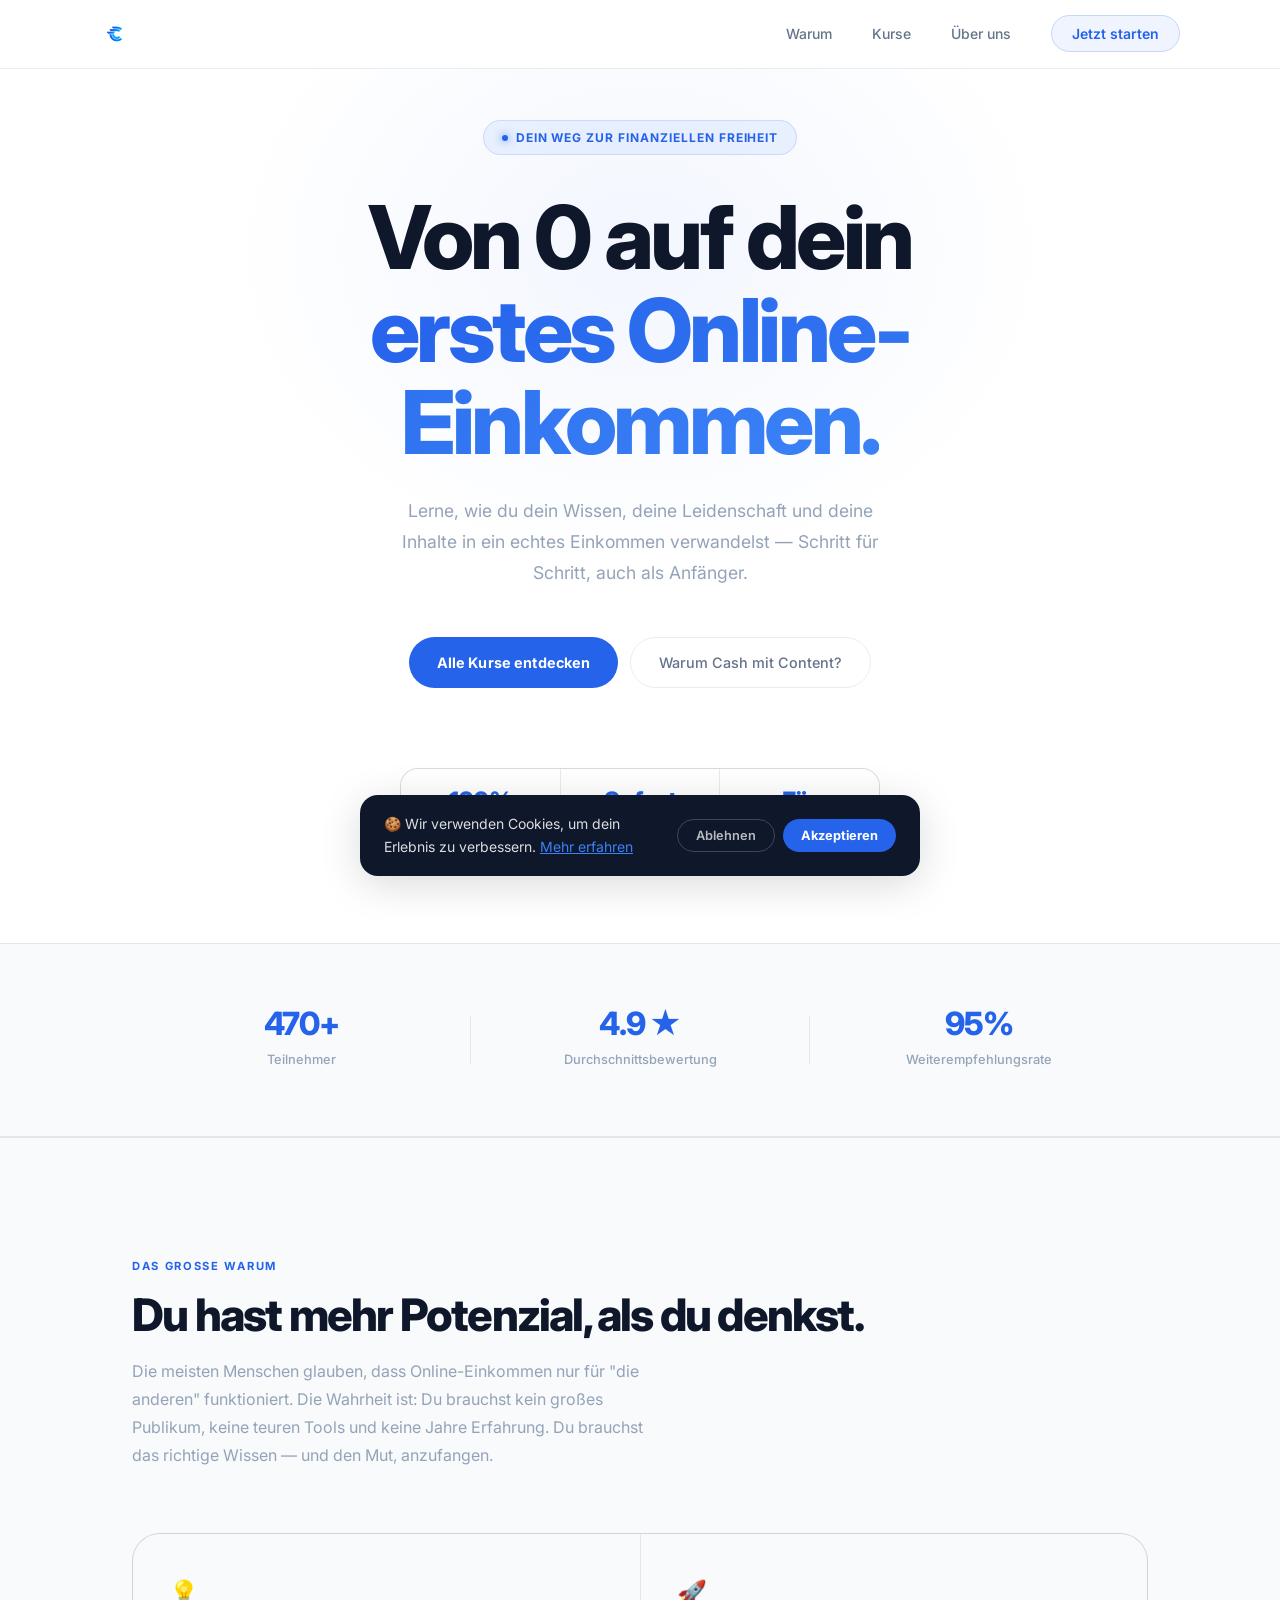
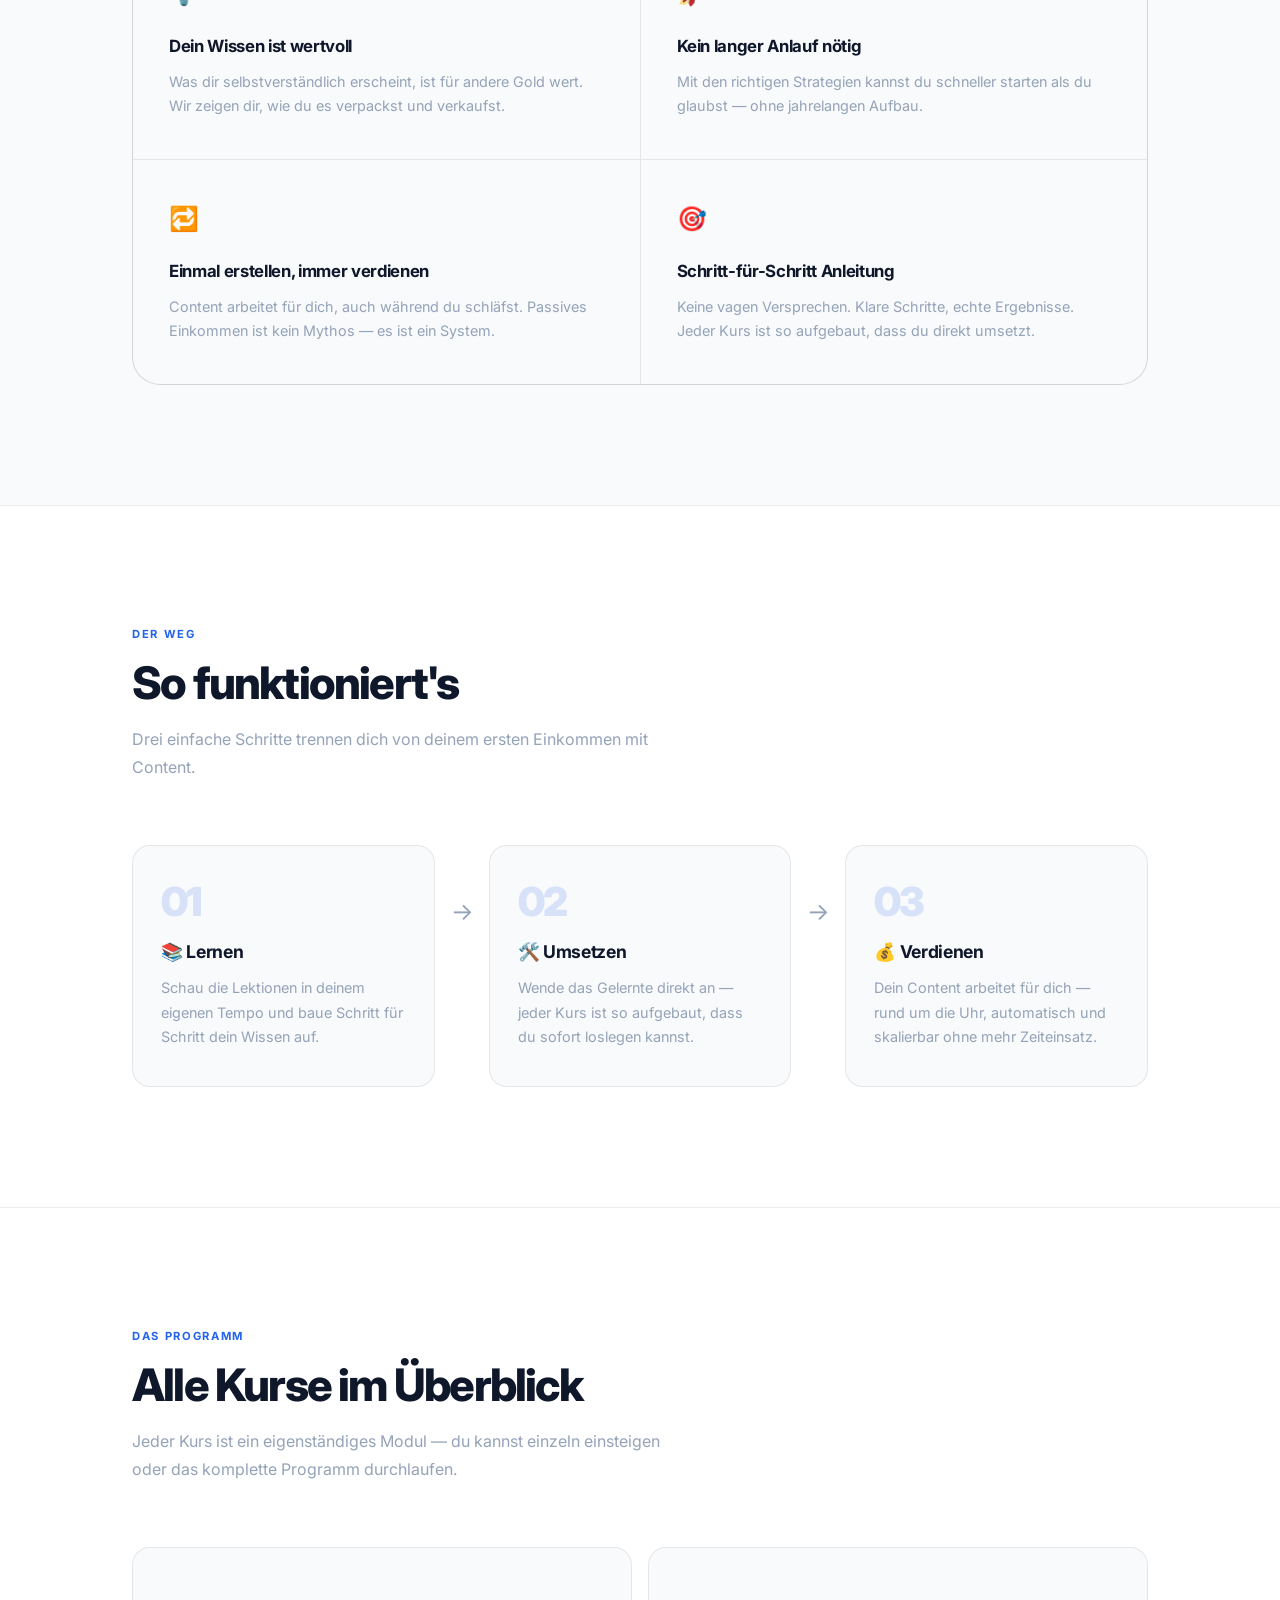
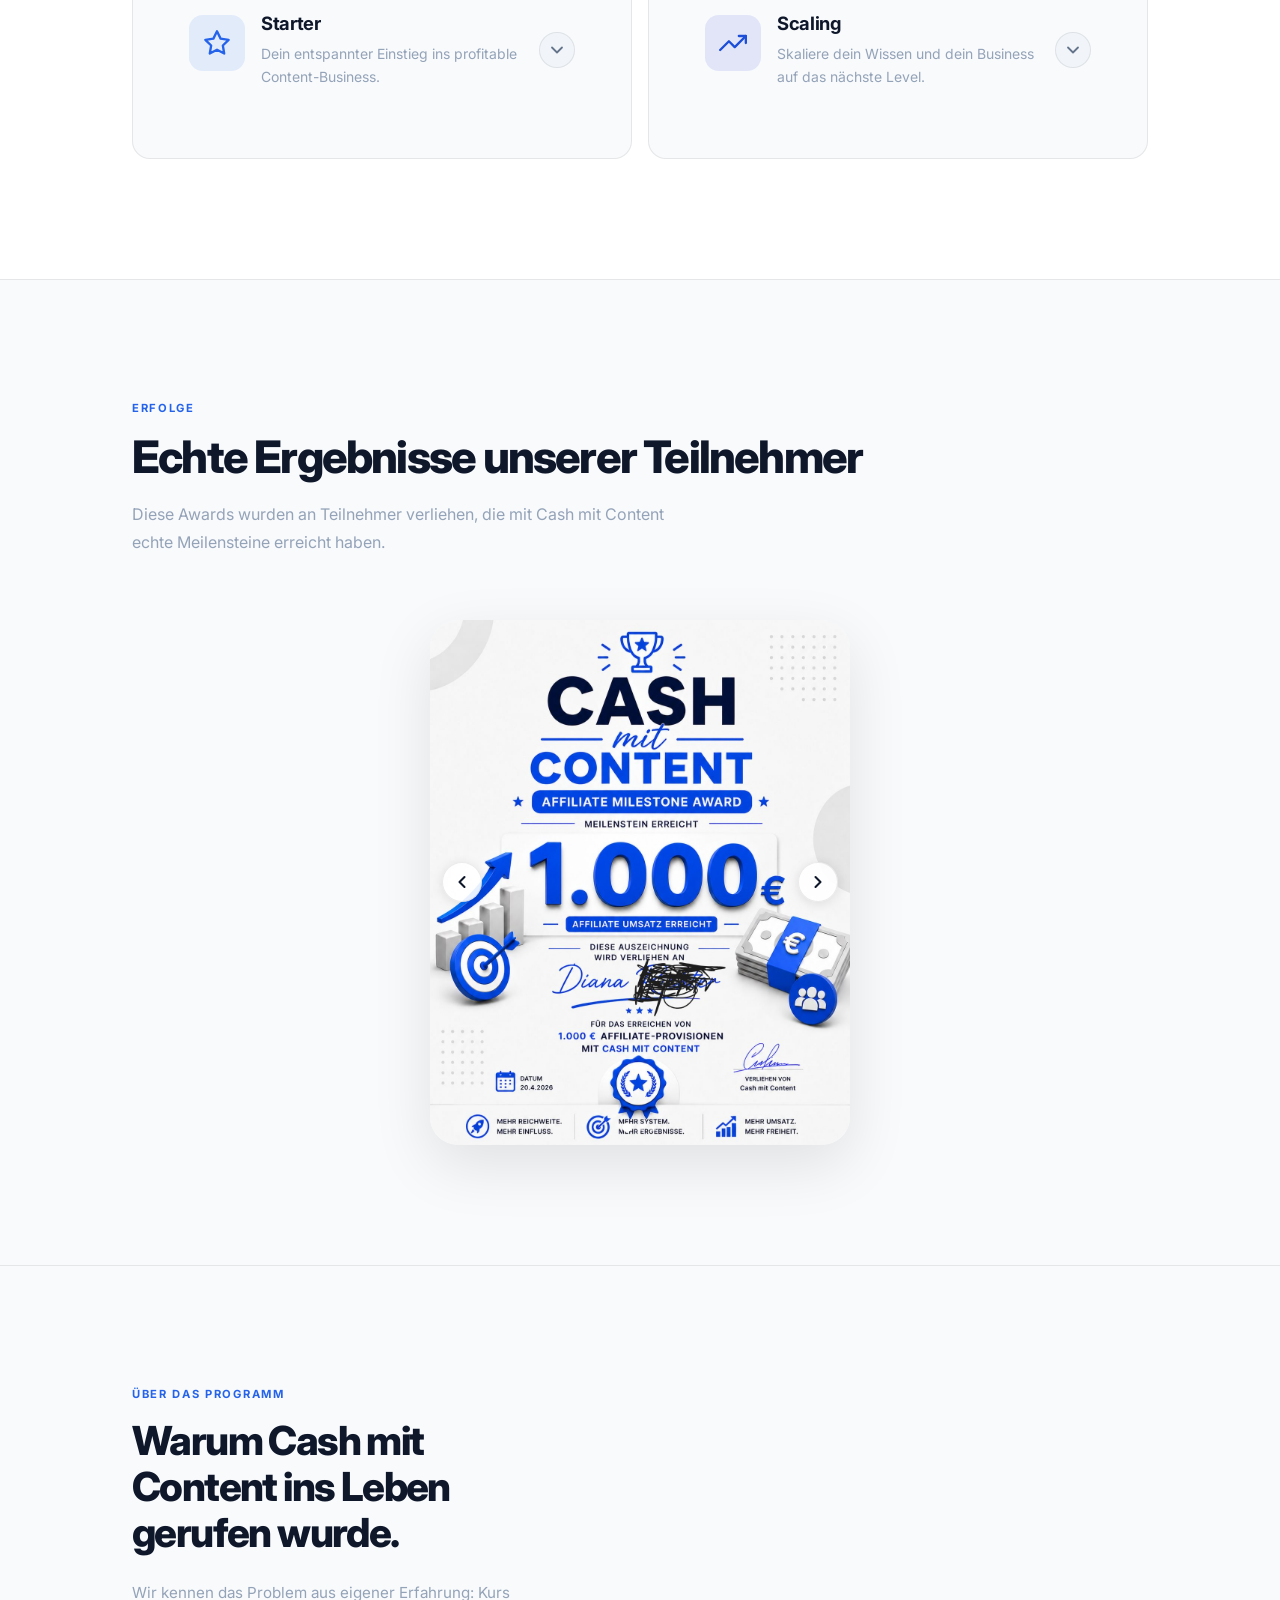
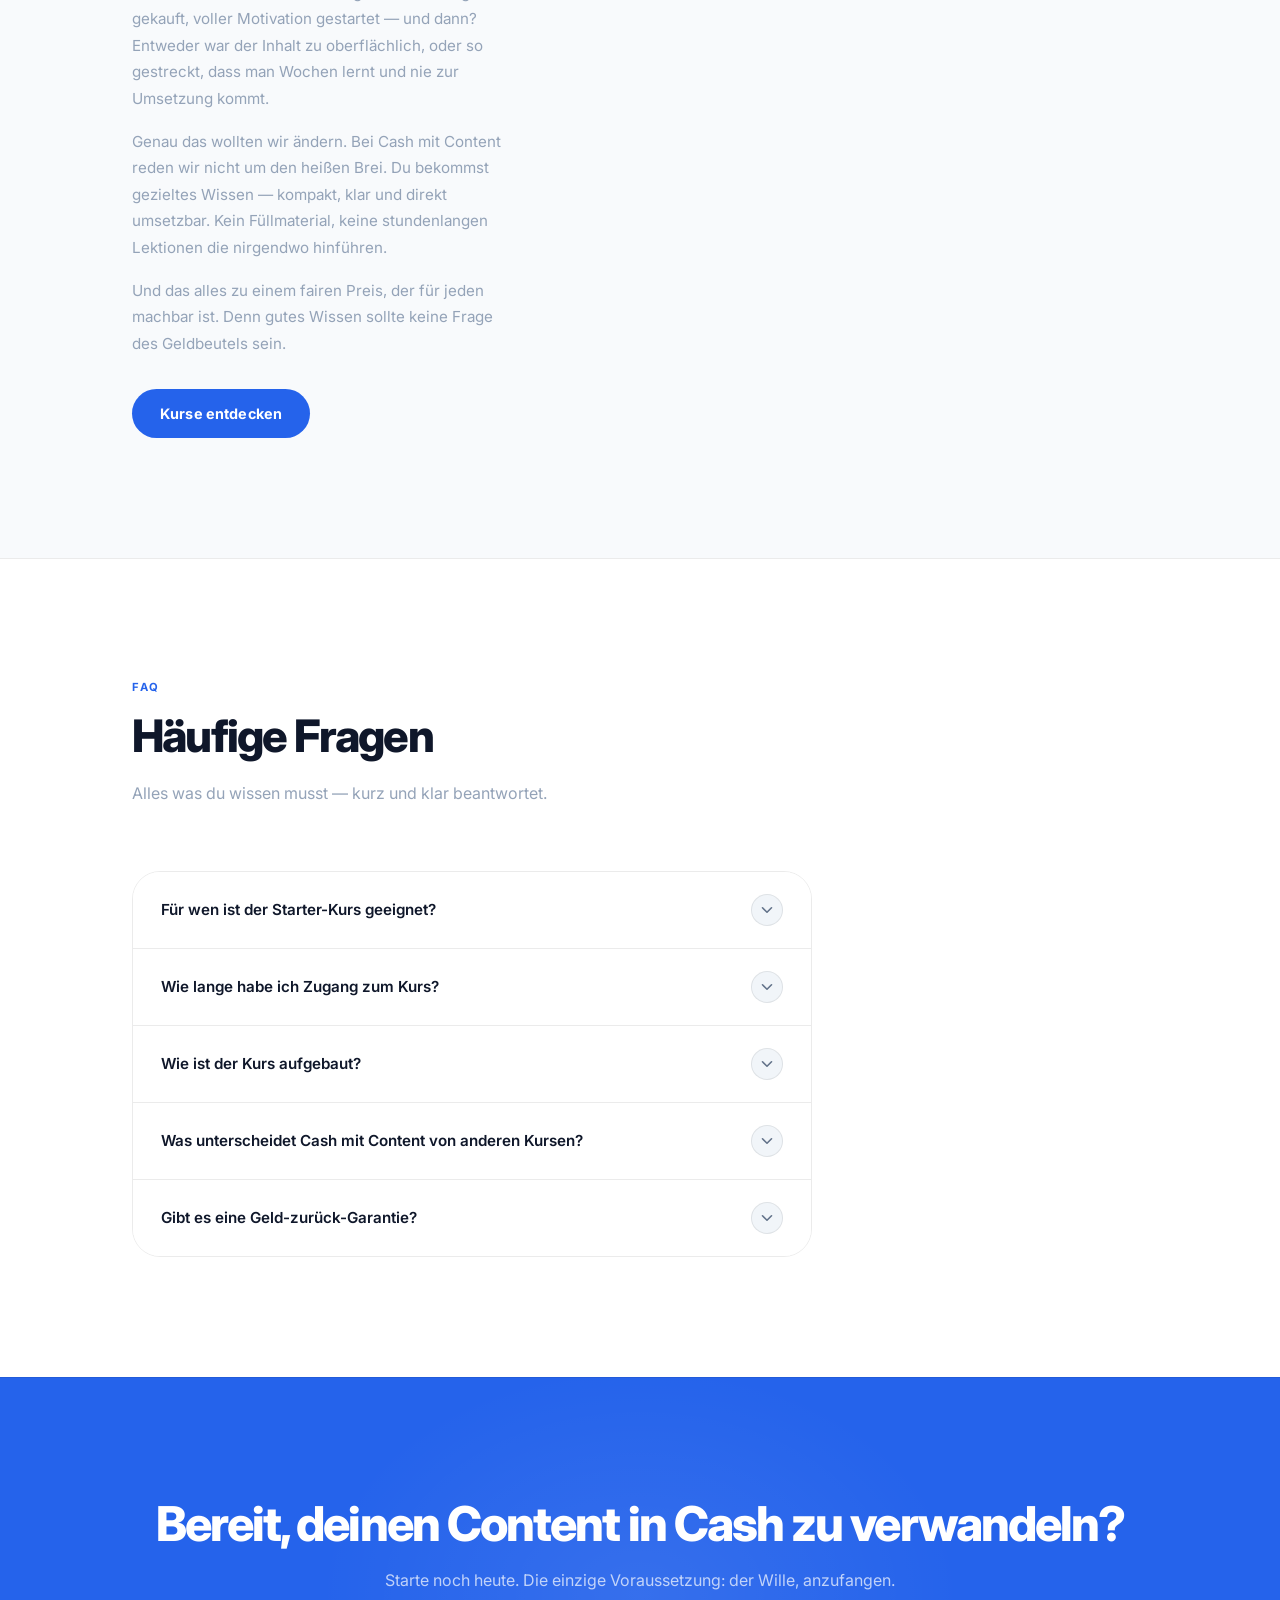
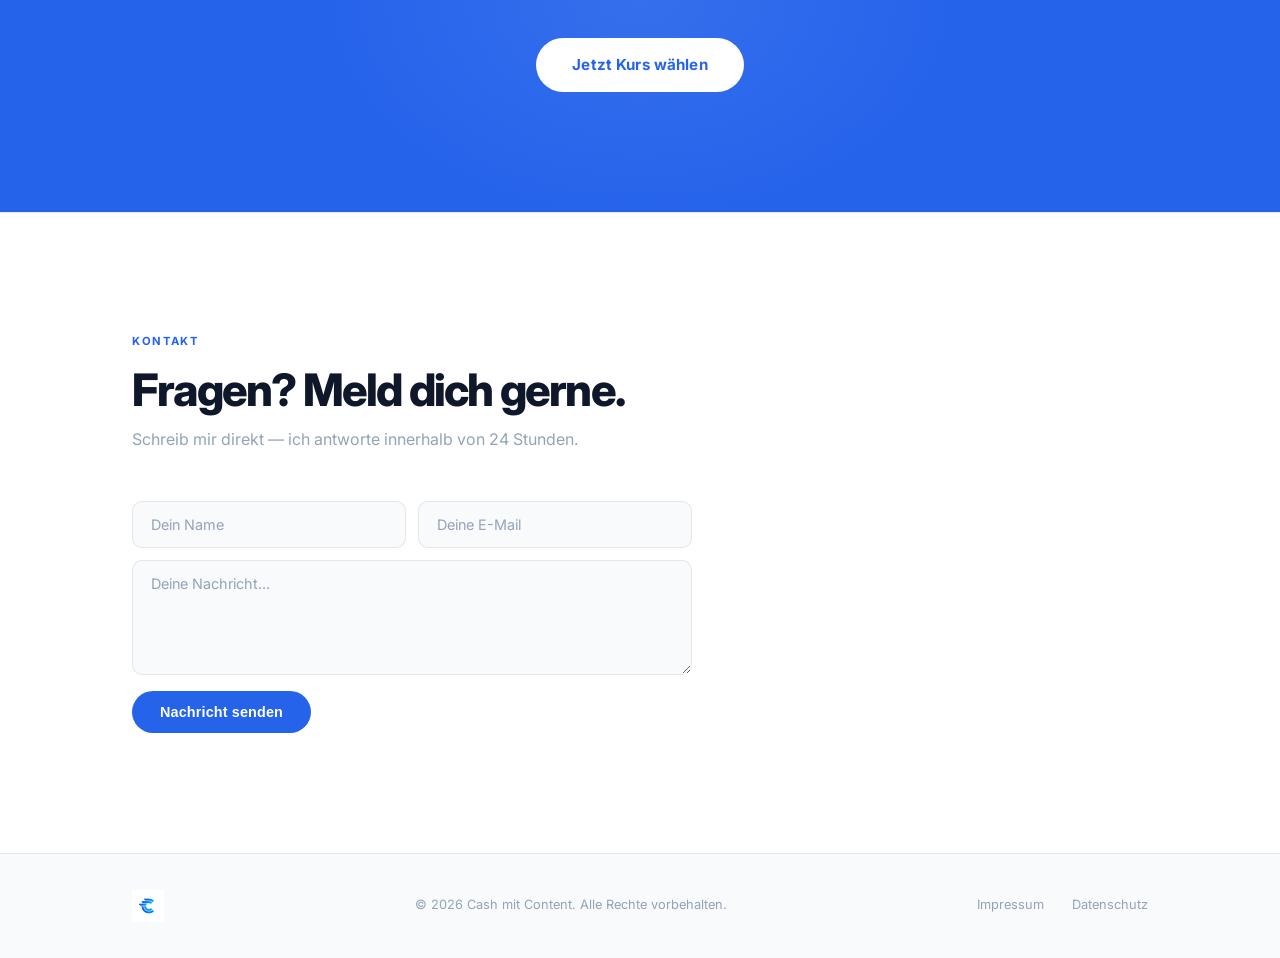
==== commit 120f6095: "Teilnehmerzahl auf 470+ angepasst" ====
--- a/index.html
+++ b/index.html
@@ -68,7 +68,7 @@
   <section class="zahlen-banner reveal">
     <div class="container zahlen-inner">
       <div class="zahl">
-        <strong>1.200+</strong>
+        <strong>470+</strong>
         <span>Teilnehmer</span>
       </div>
       <div class="zahl-divider"></div>
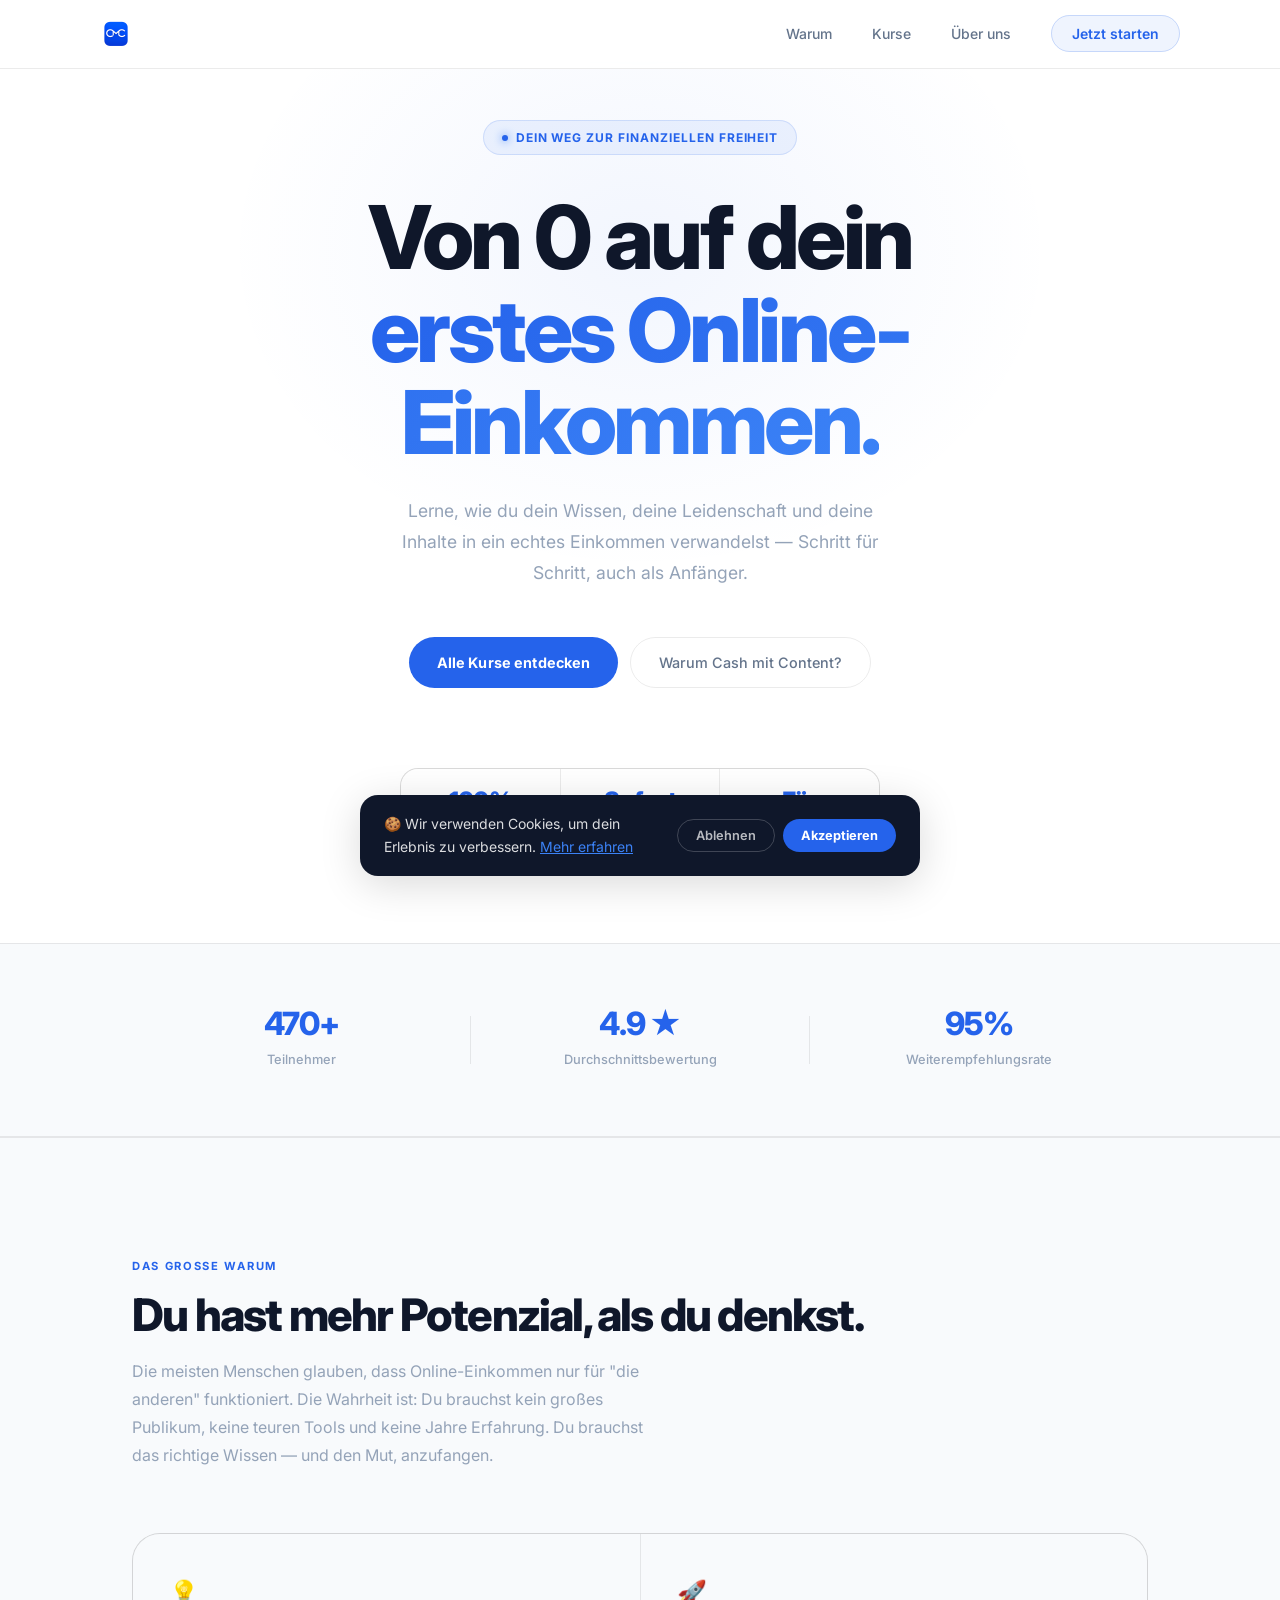
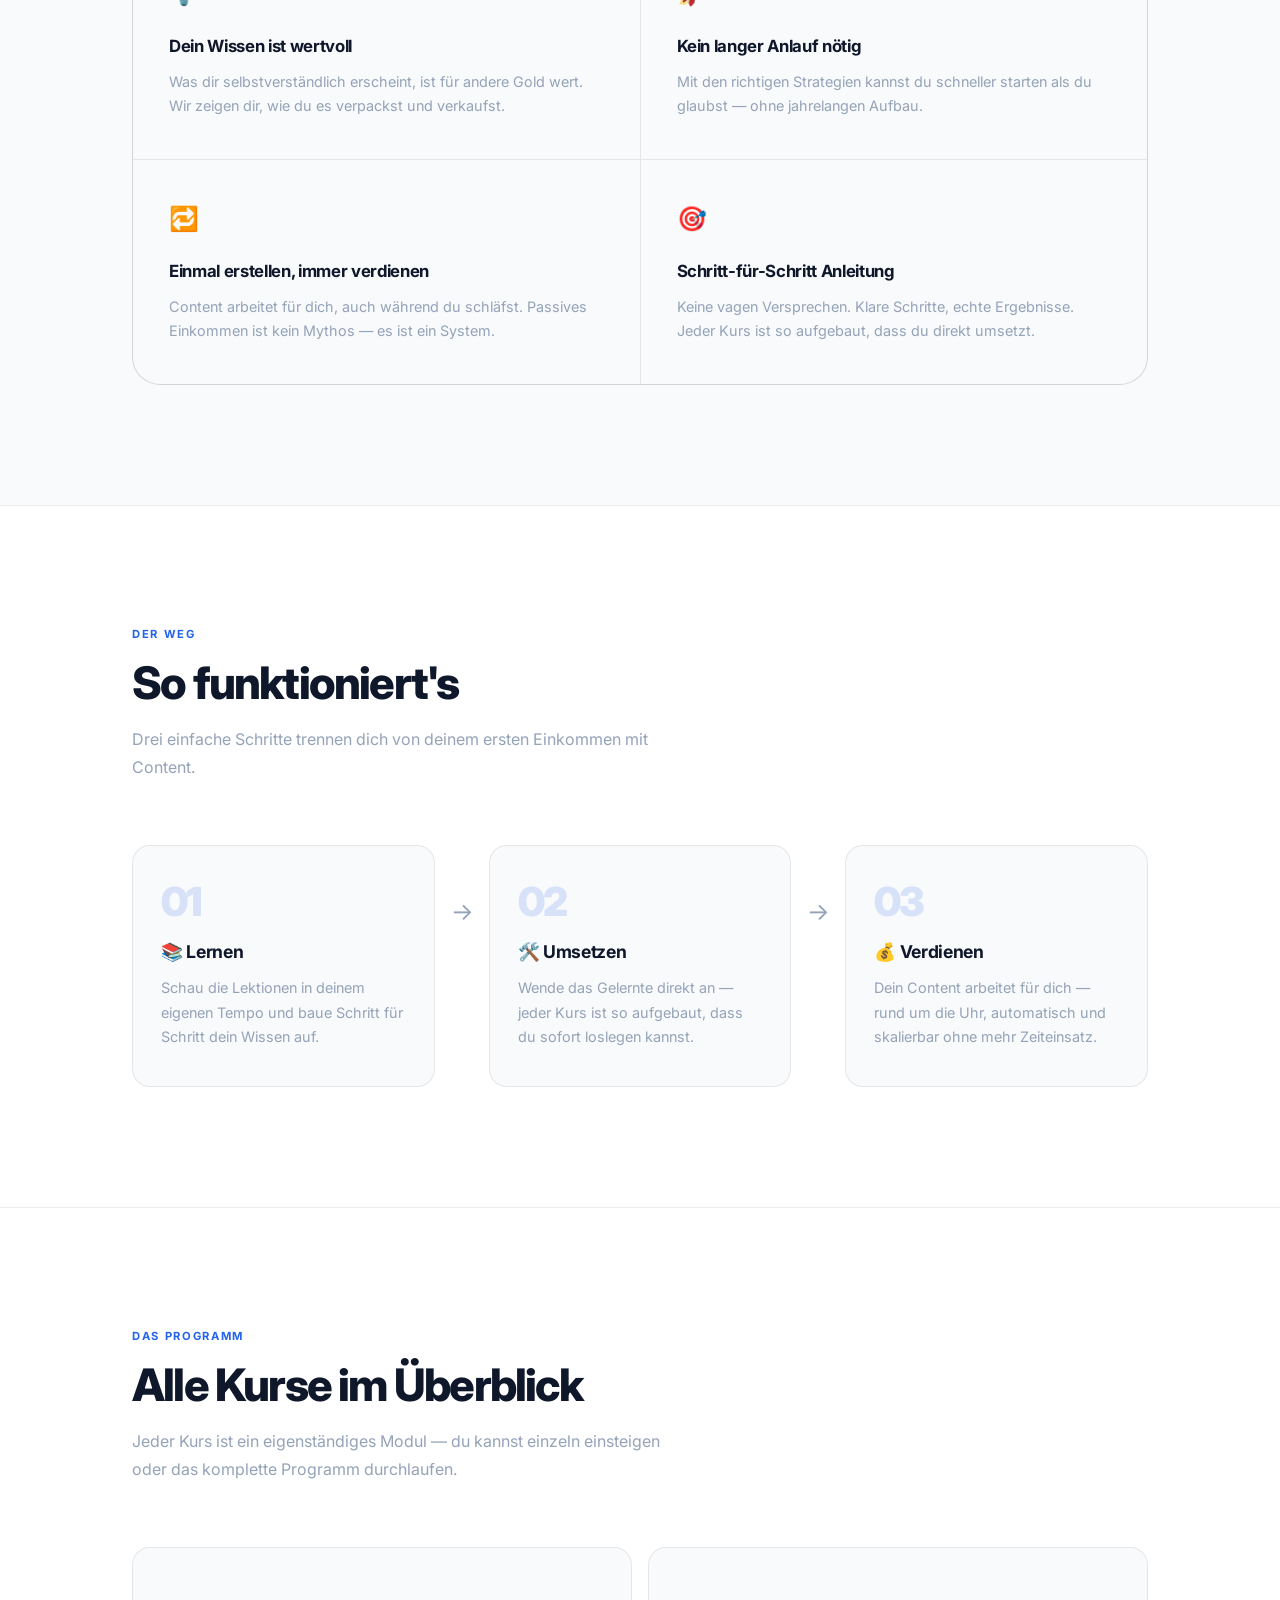
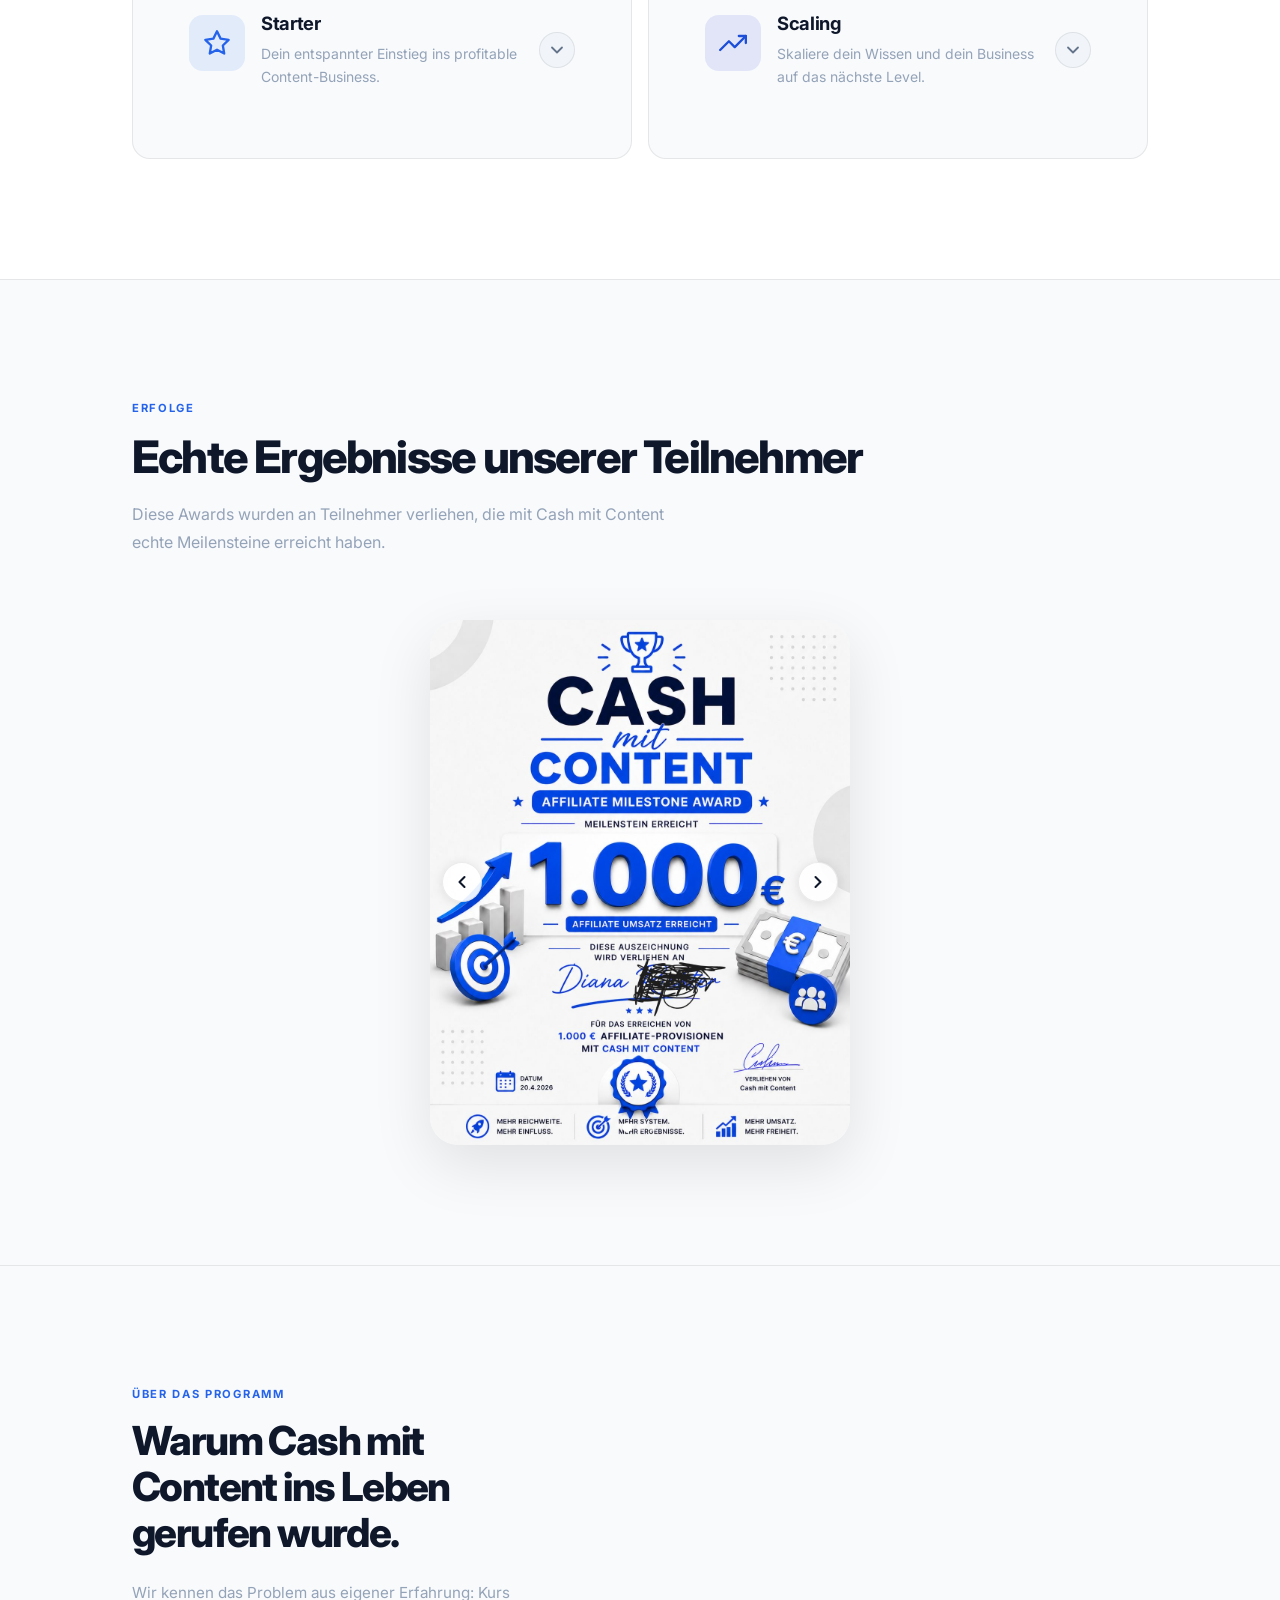
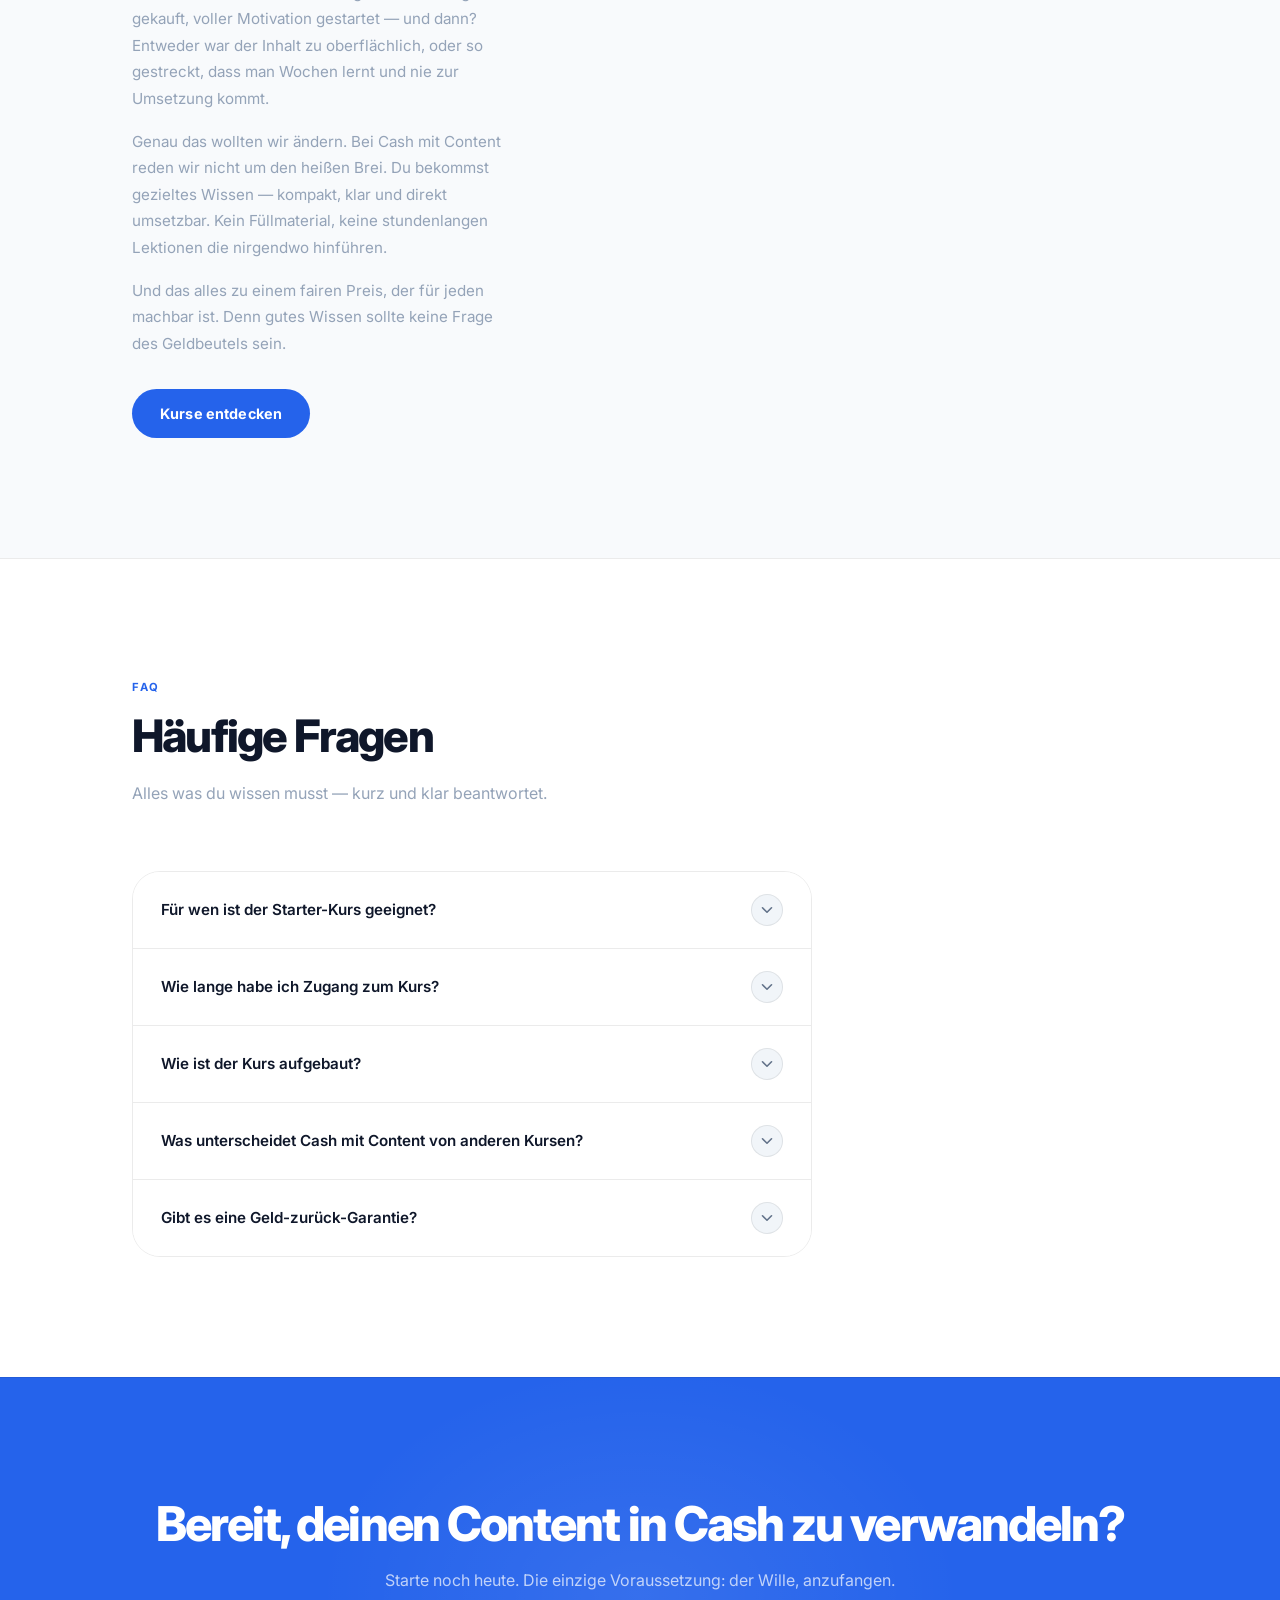
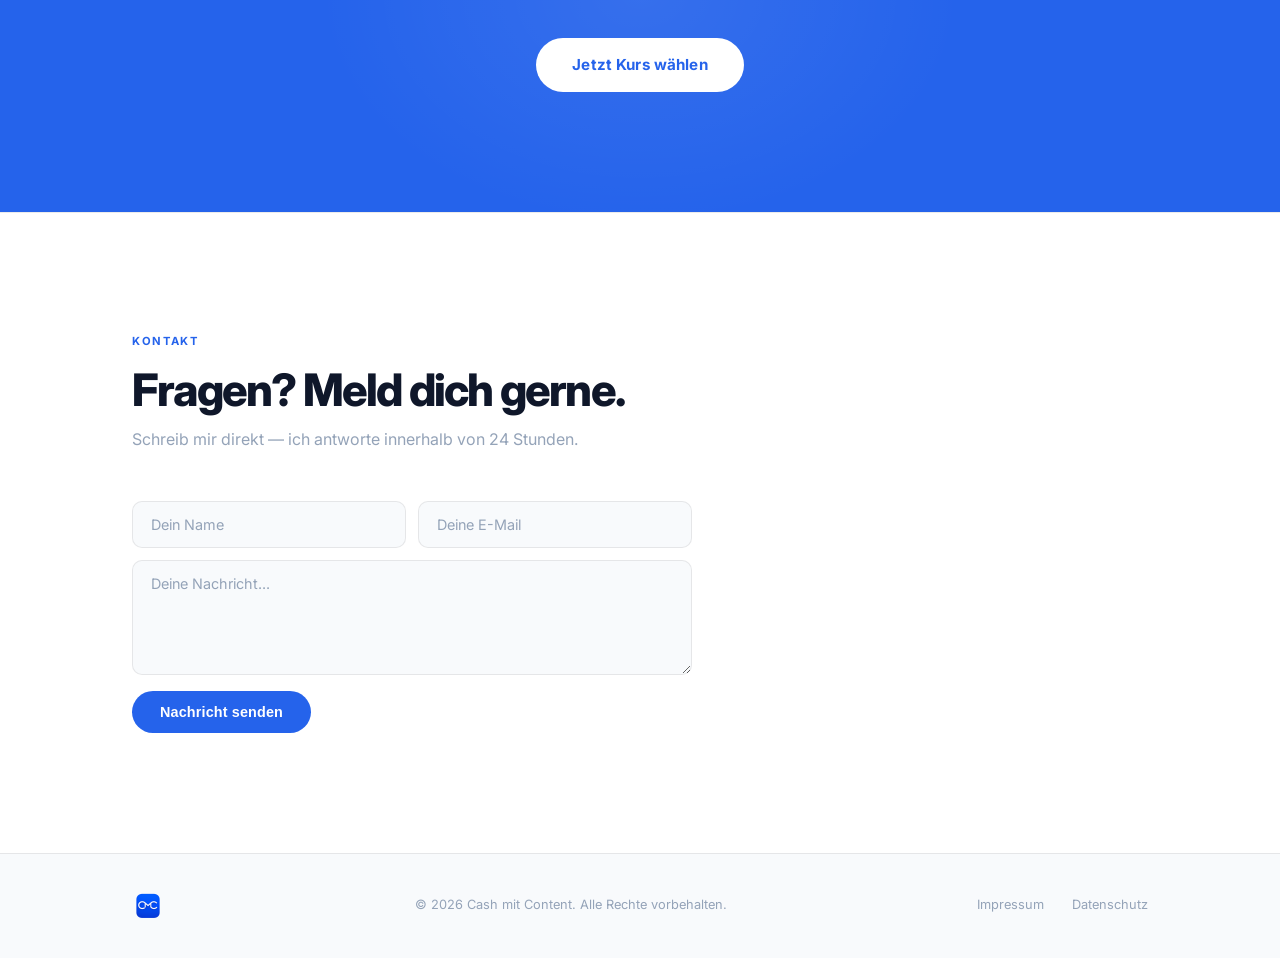
==== commit fb7fccf3: "Neues Logo eingebaut" ====
--- a/index.html
+++ b/index.html
@@ -24,7 +24,7 @@
   <!-- NAVIGATION -->
   <nav class="nav">
     <div class="container nav-inner">
-      <div class="logo"><img src="cmclogo.png" alt="Cash mit Content" class="logo-img" /></div>
+      <div class="logo"><img src="cmclogoneu.png" alt="Cash mit Content" class="logo-img" /></div>
       <ul class="nav-links" id="navLinks">
         <li><a href="#warum">Warum</a></li>
         <li><a href="#kurse">Kurse</a></li>
@@ -359,7 +359,7 @@
   <!-- FOOTER -->
   <footer class="footer">
     <div class="container footer-inner">
-      <div class="logo"><img src="cmclogo.png" alt="Cash mit Content" class="logo-img" /></div>
+      <div class="logo"><img src="cmclogoneu.png" alt="Cash mit Content" class="logo-img" /></div>
       <p>© 2026 Cash mit Content. Alle Rechte vorbehalten.</p>
       <div class="footer-links">
         <a href="impressum.html">Impressum</a>
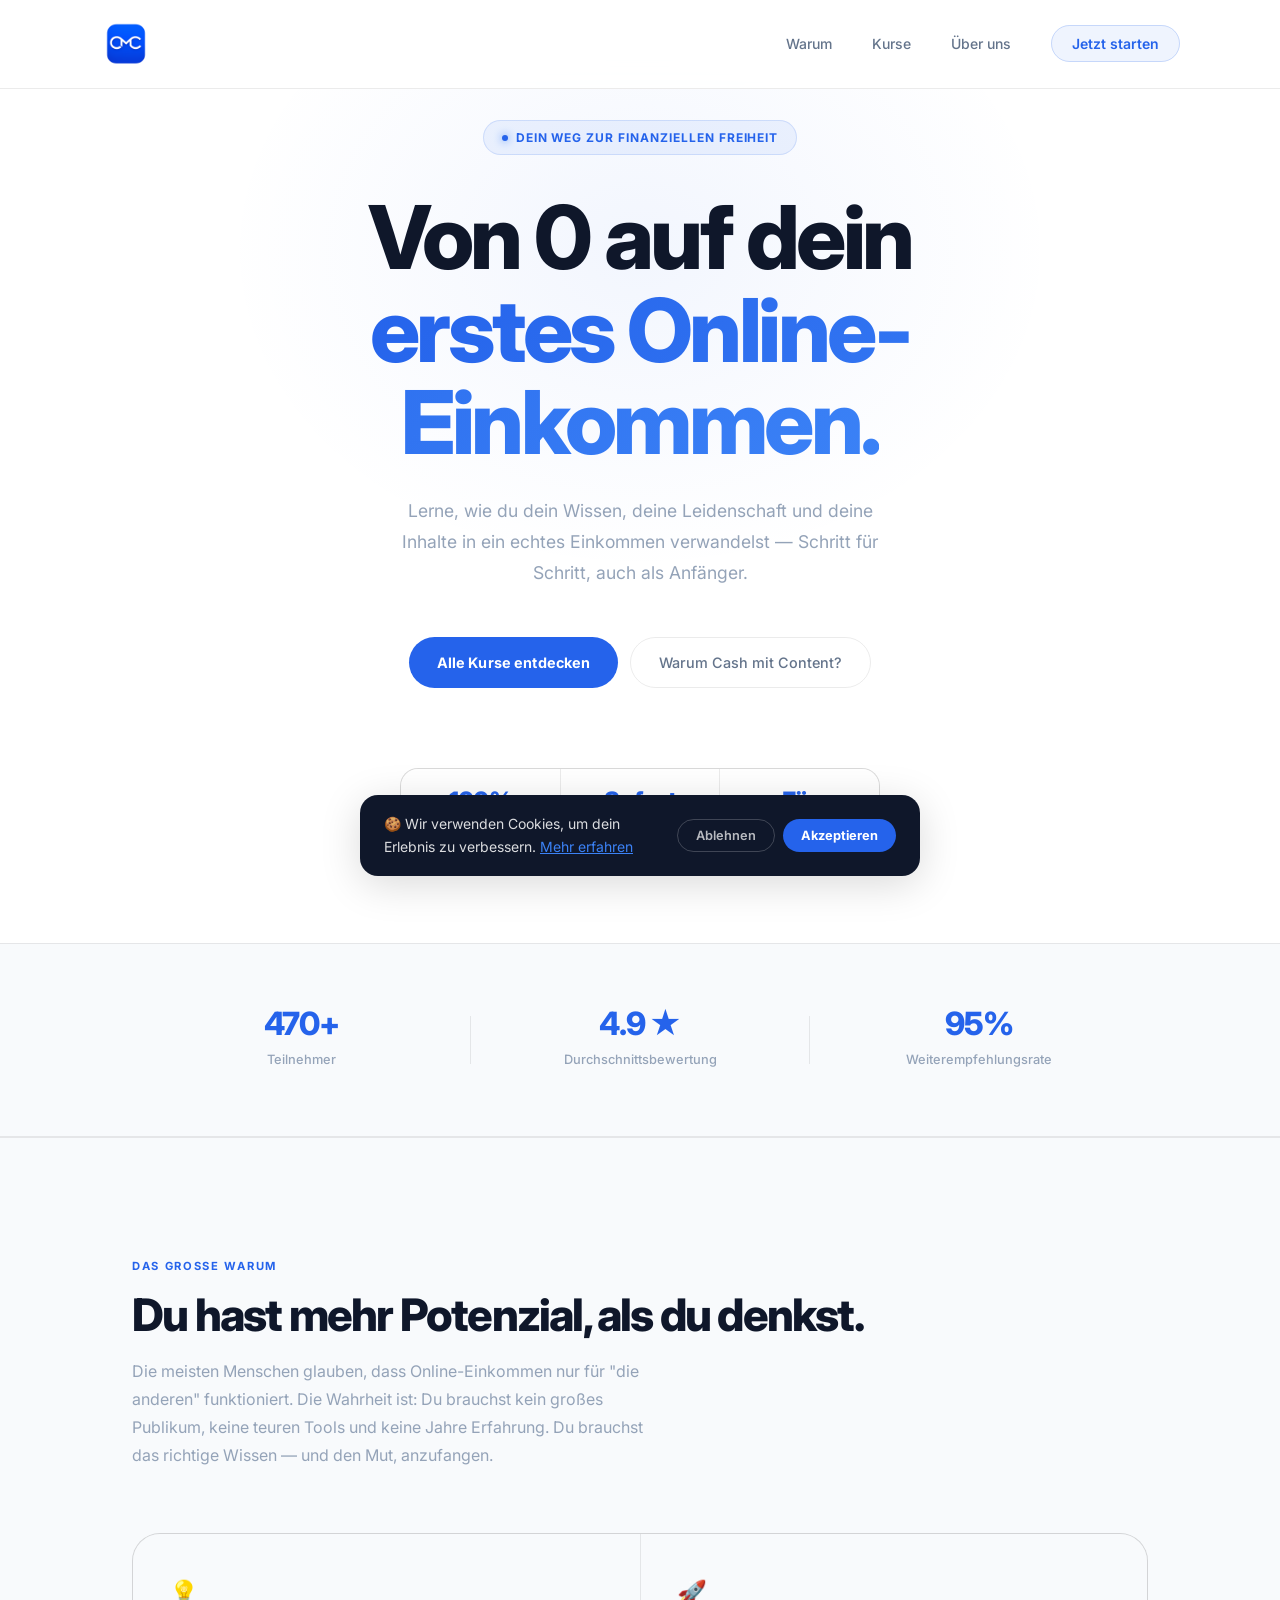
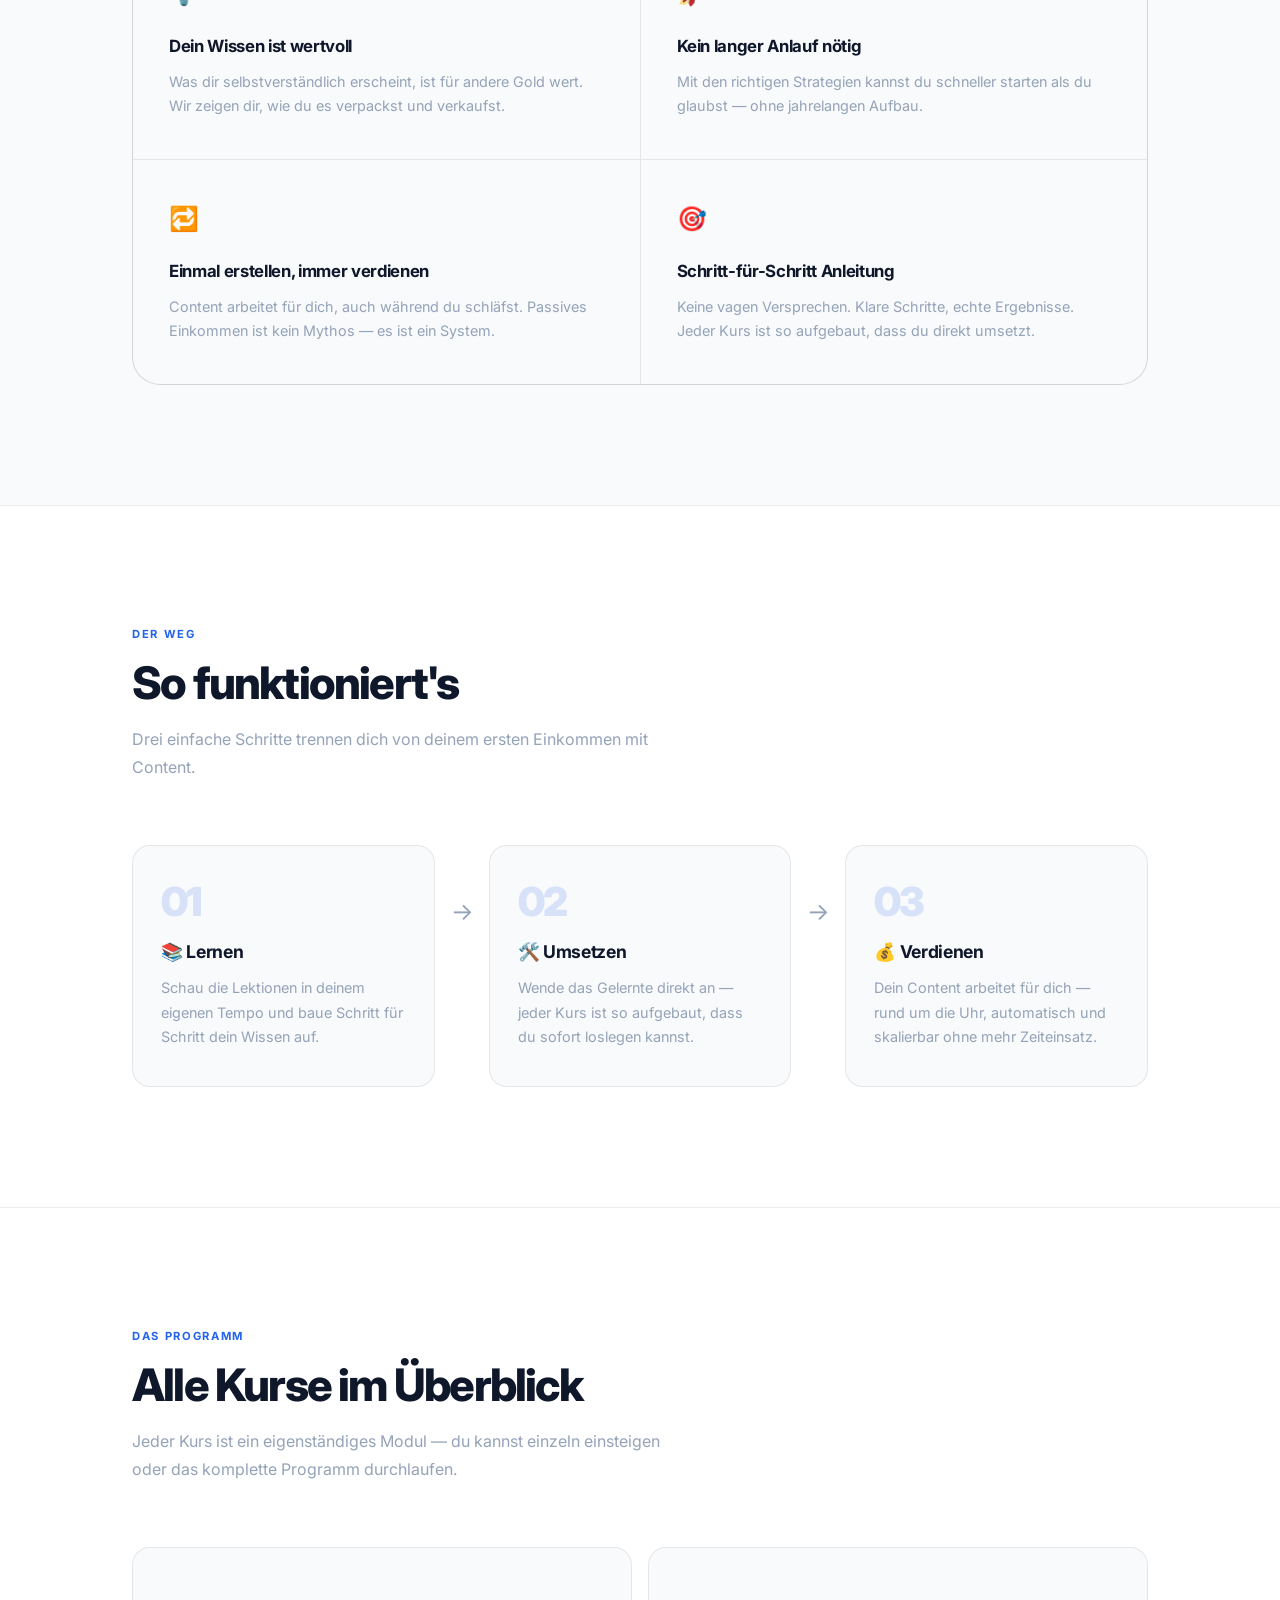
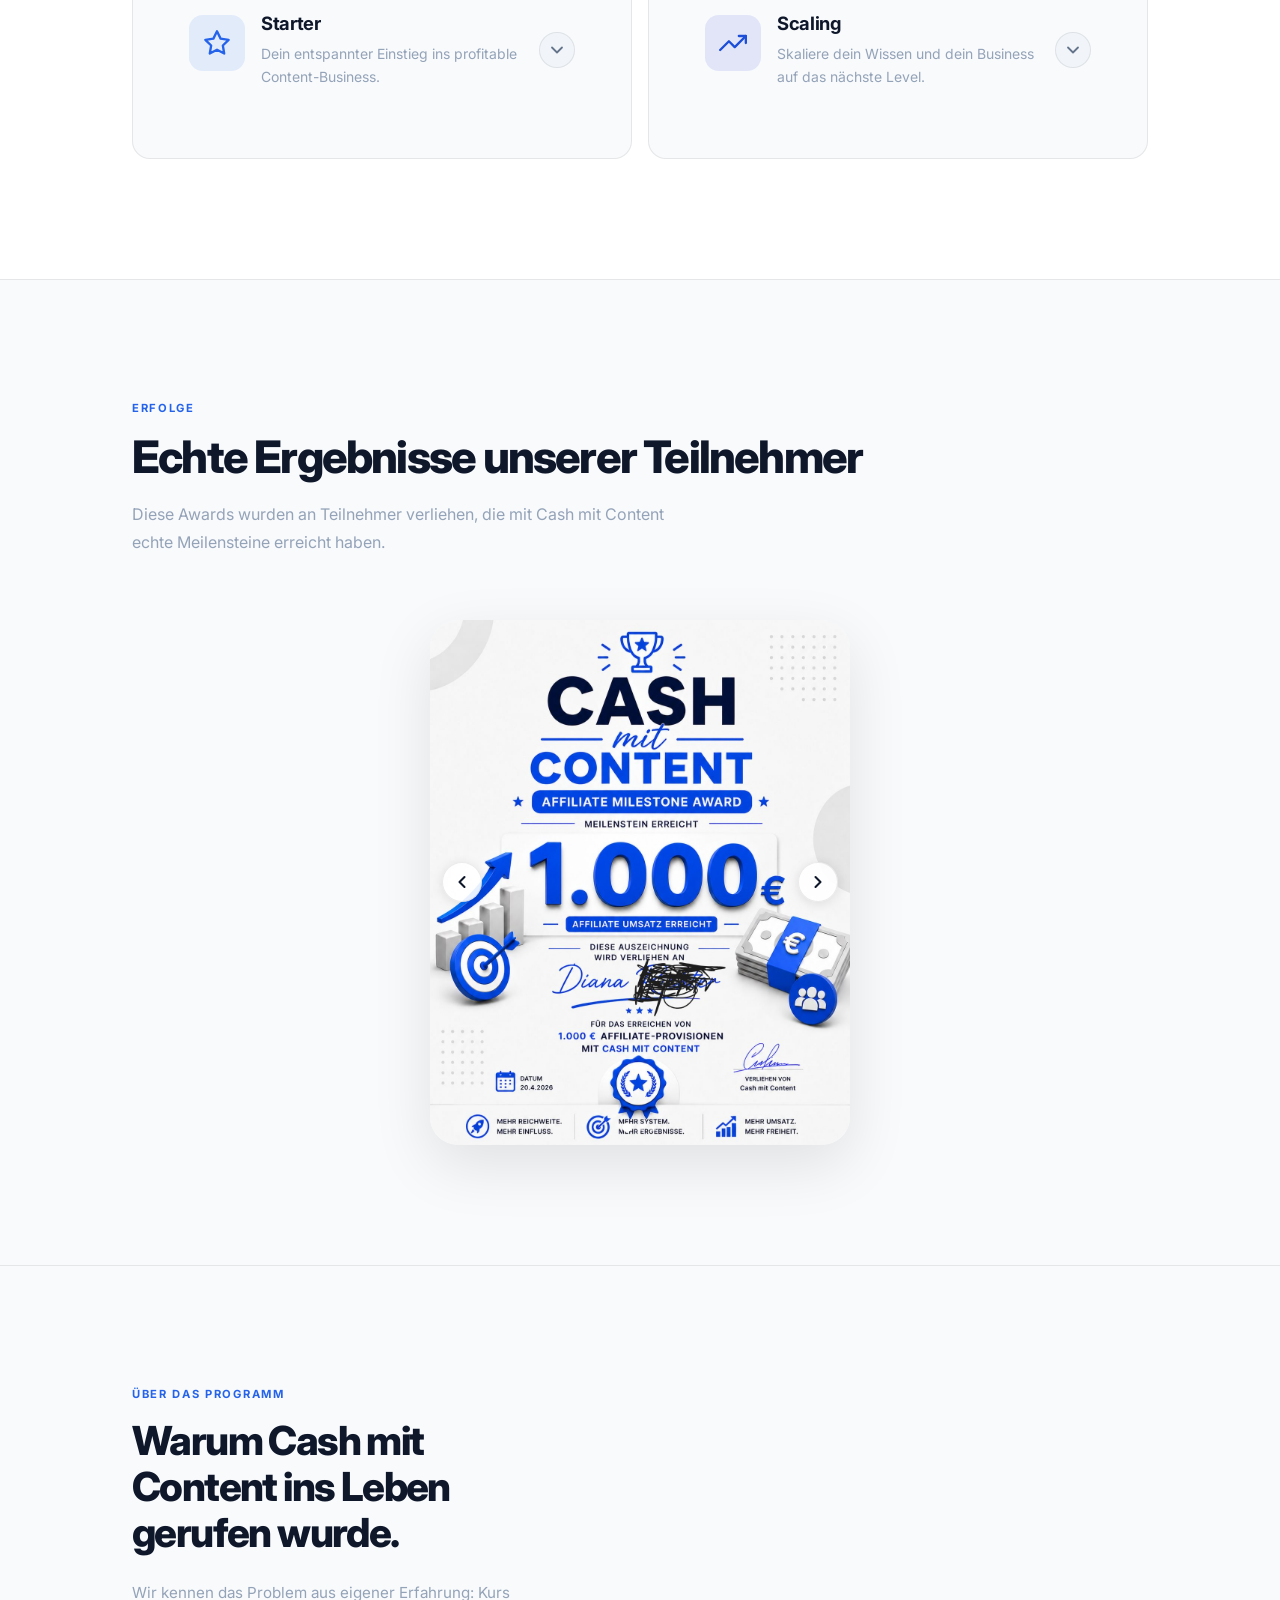
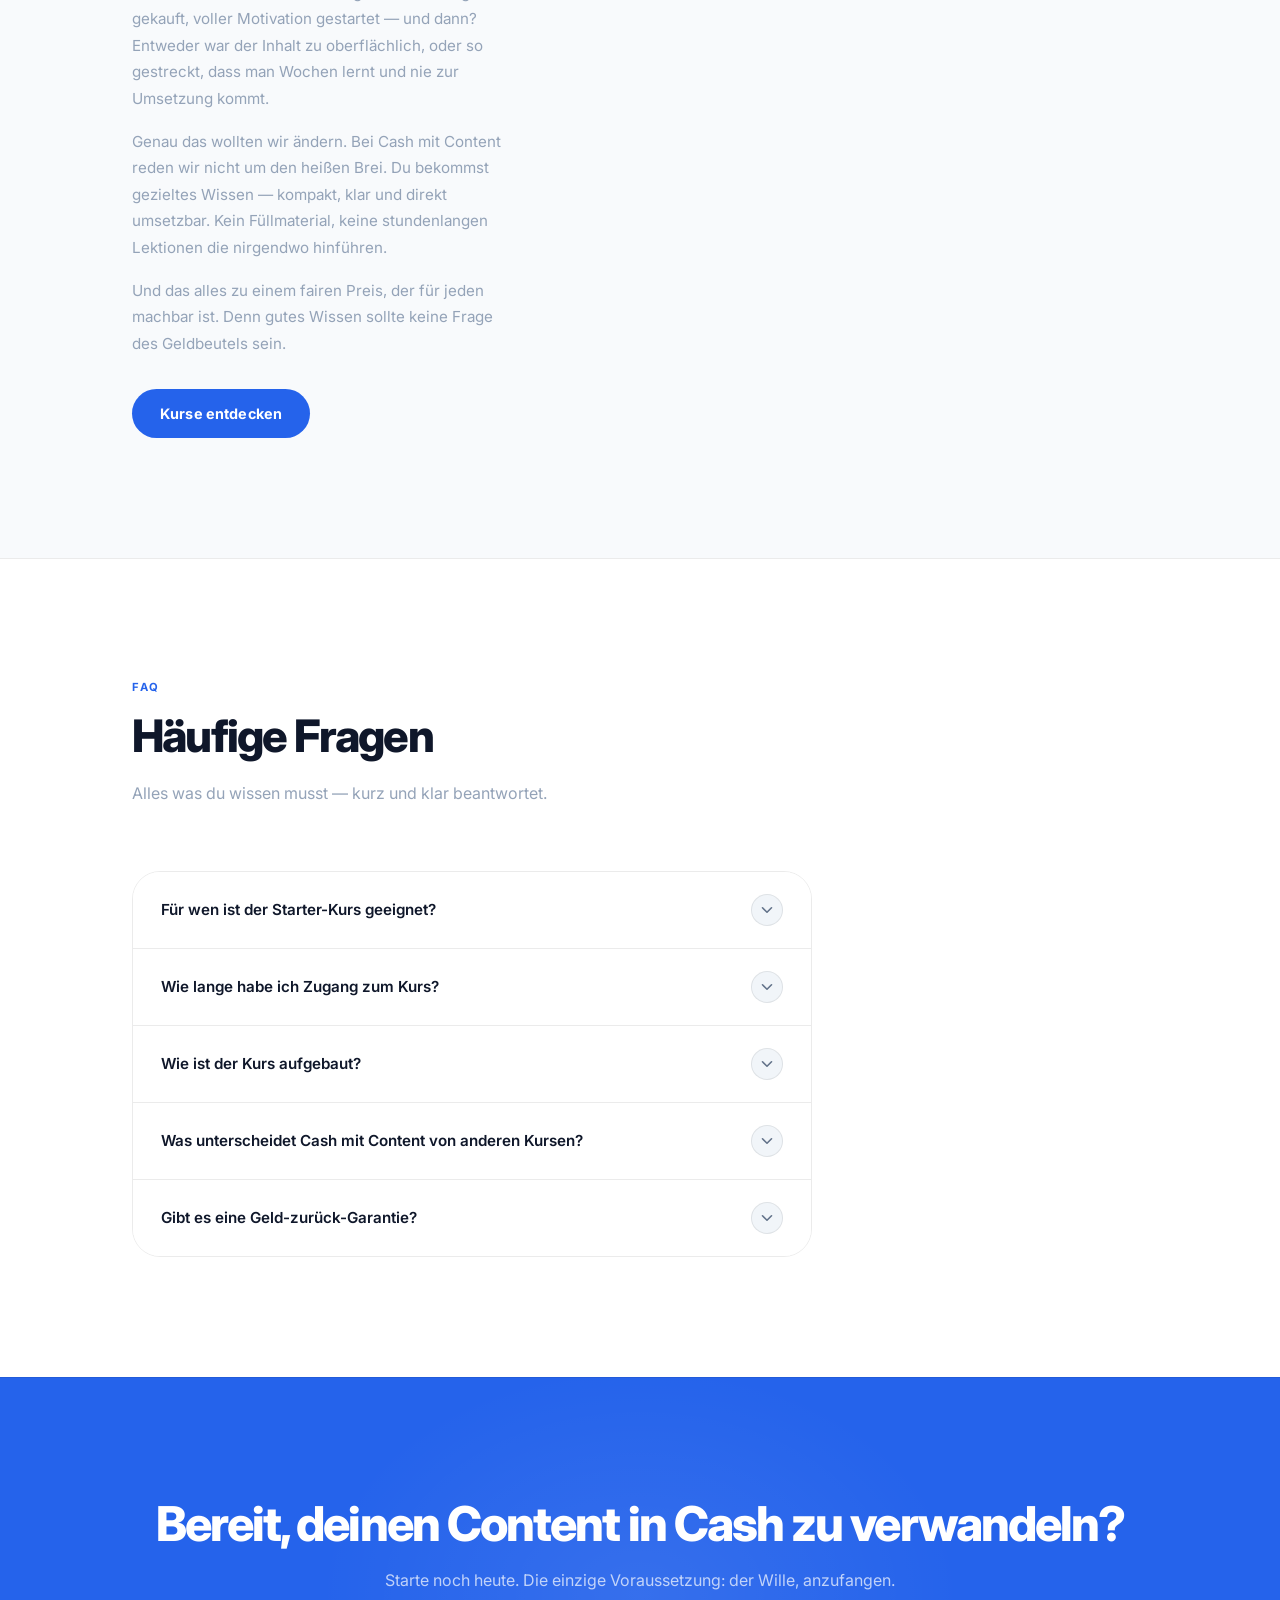
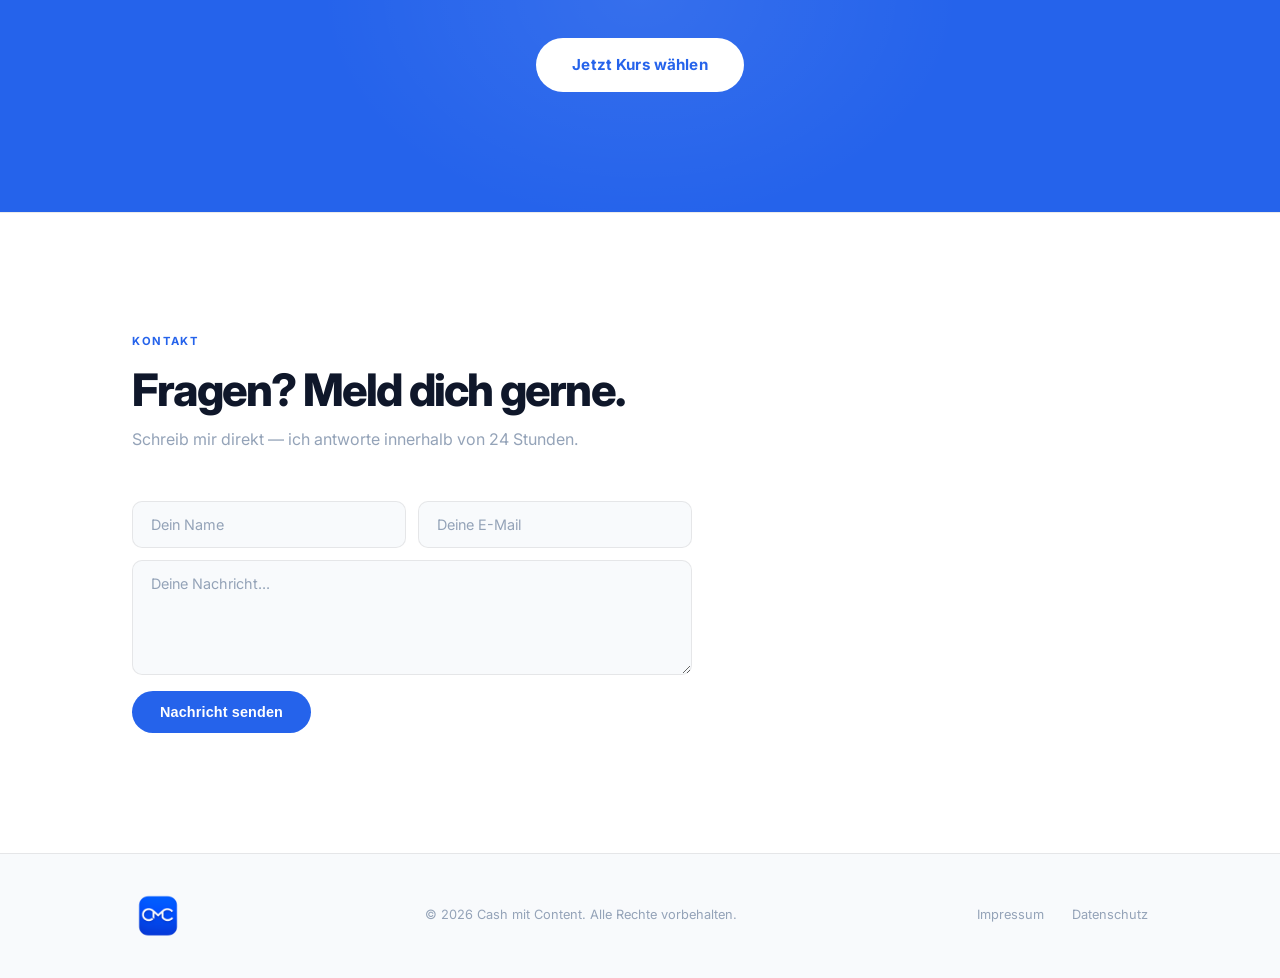
==== commit bf3e7ff6: "Starter Landingpage hinzugefügt" ====
--- a/index.html
+++ b/index.html
@@ -182,7 +182,7 @@
                 <li>✅ <span>Fertige Arbeitsblätter & Checklisten für die direkte Umsetzung</span></li>
                 <li>🏆 <span>Meine besten Vorlagen und echte Praxiserfahrungen – nur das, was wirklich funktioniert</span></li>
               </ul>
-              <a href="https://www.digistore24.com/product/691350" target="_blank" class="btn-primary">Jetzt starten →</a>
+              <a href="starter.html" class="btn-primary">Mehr erfahren →</a>
             </div>
           </div>
         </div>
--- a/style.css
+++ b/style.css
@@ -66,8 +66,8 @@
 }
 
 .logo-img {
-  width: 32px;
-  height: 32px;
+  width: 52px;
+  height: 52px;
   object-fit: contain;
 }
 
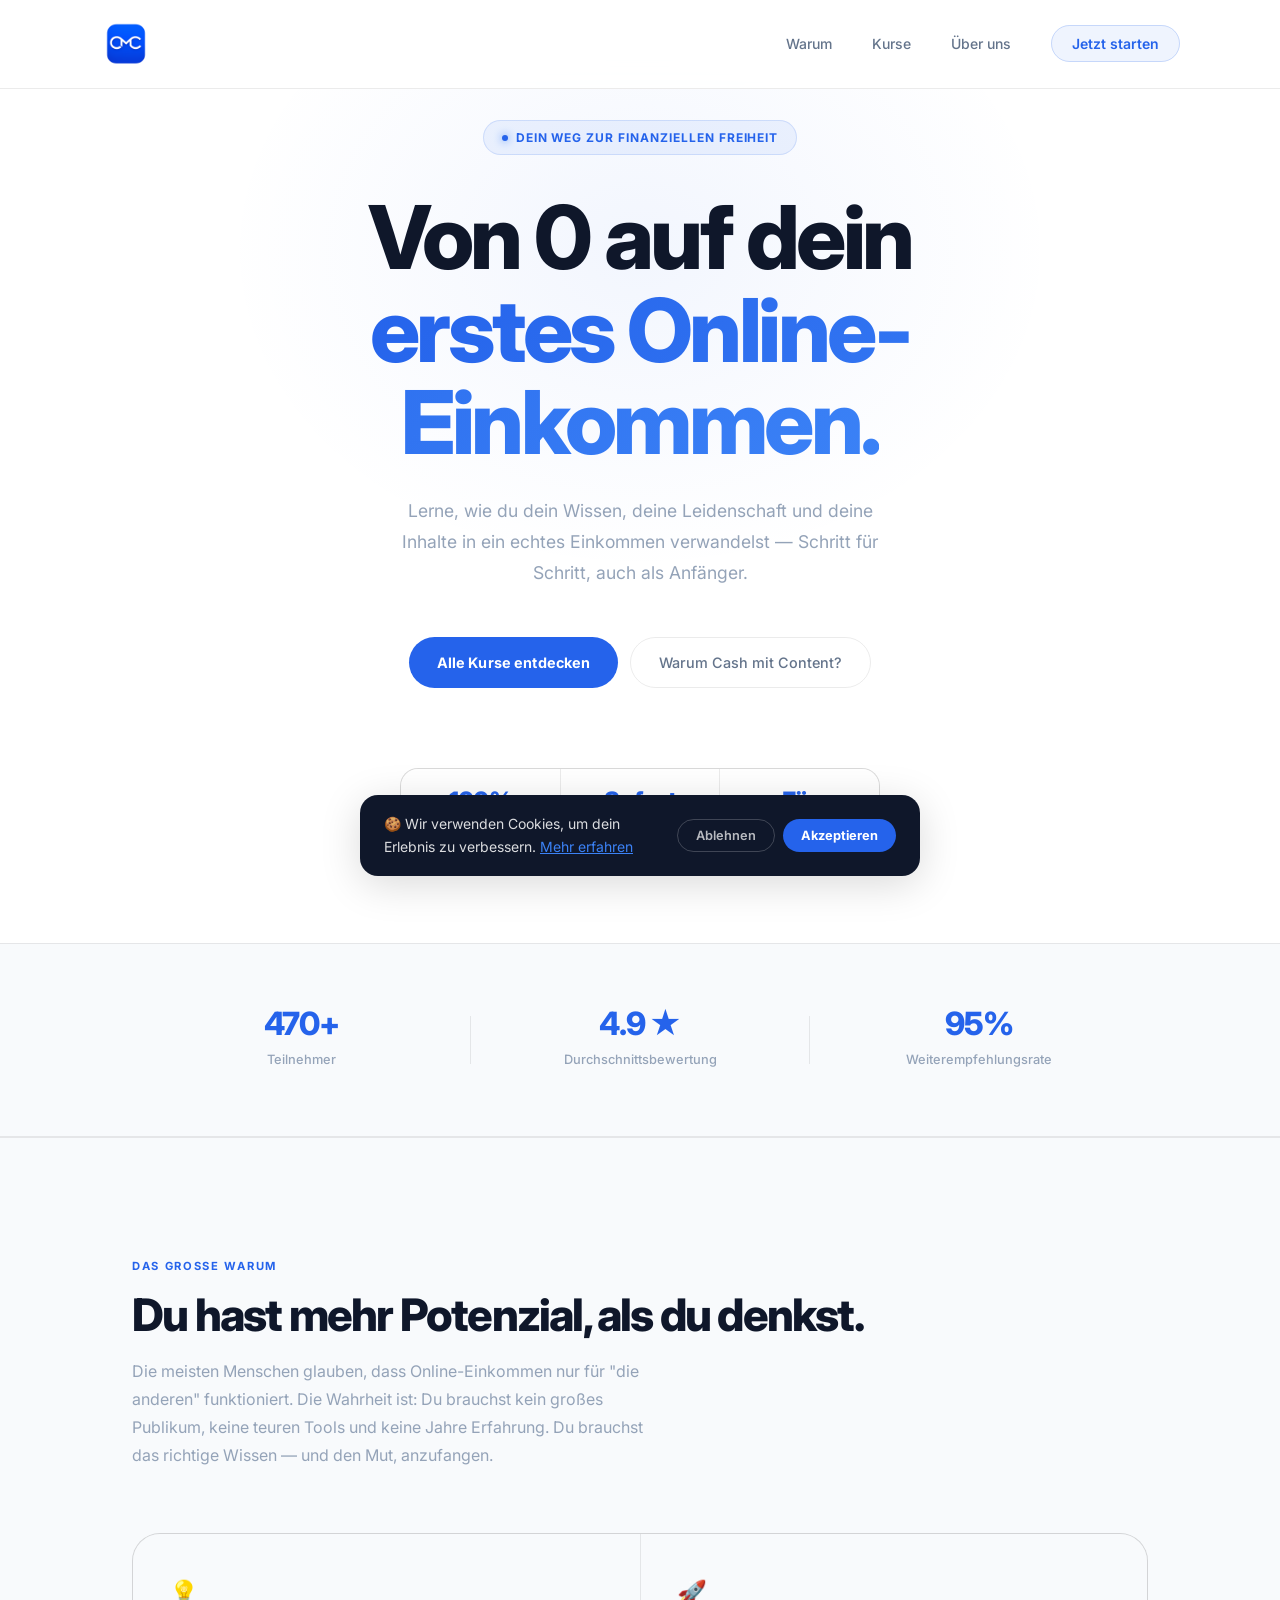
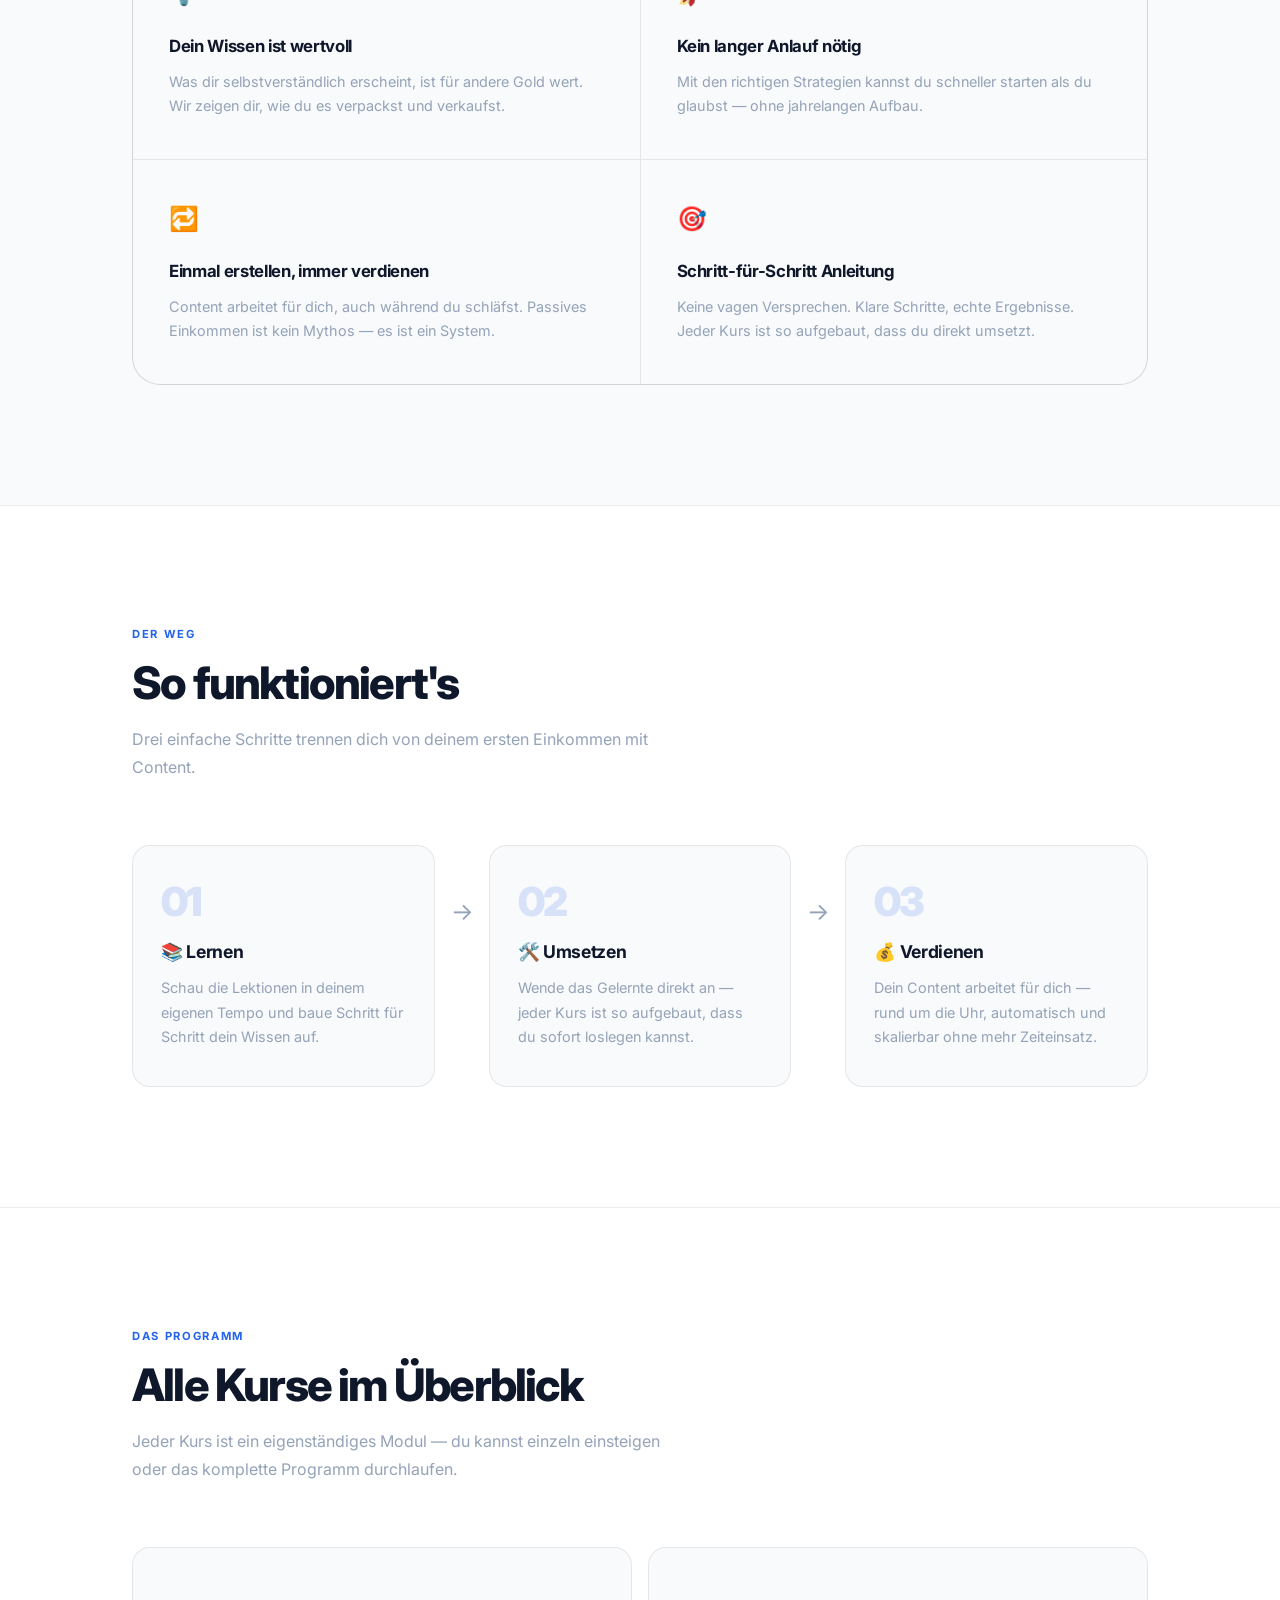
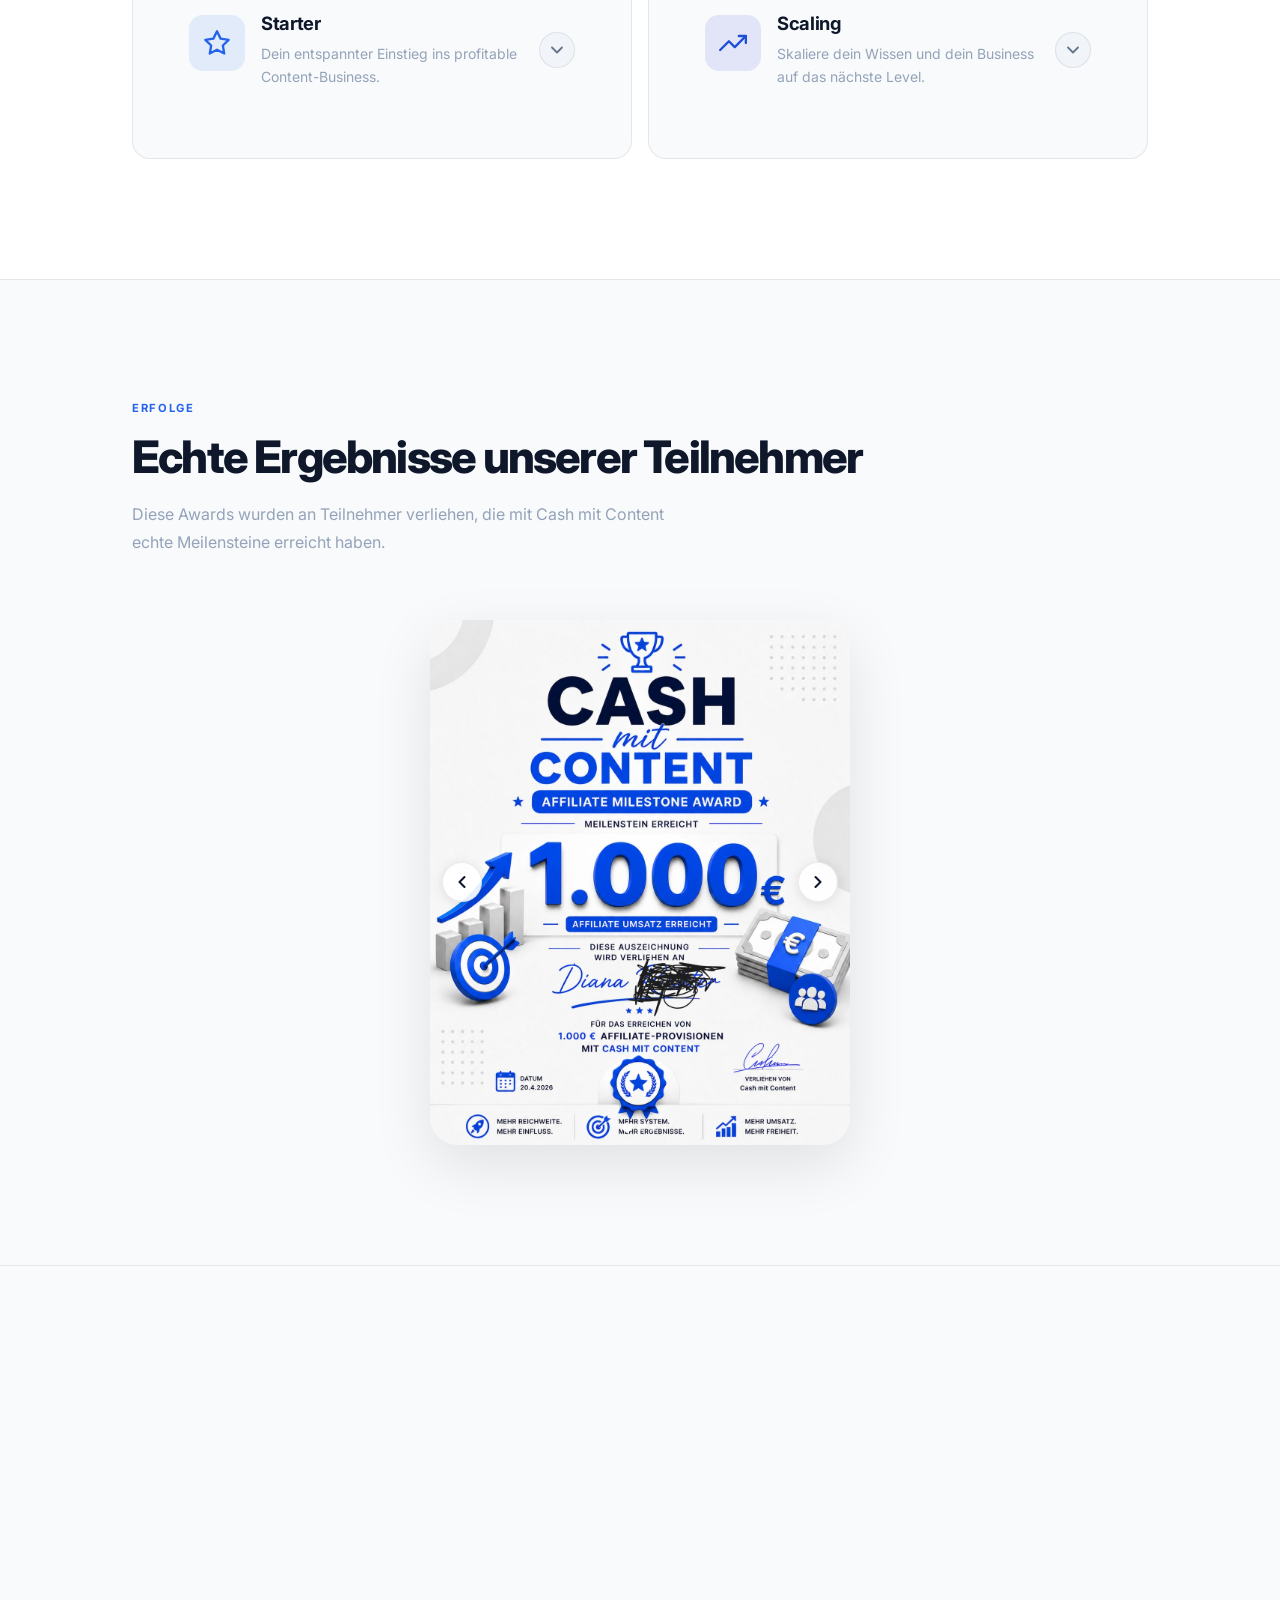
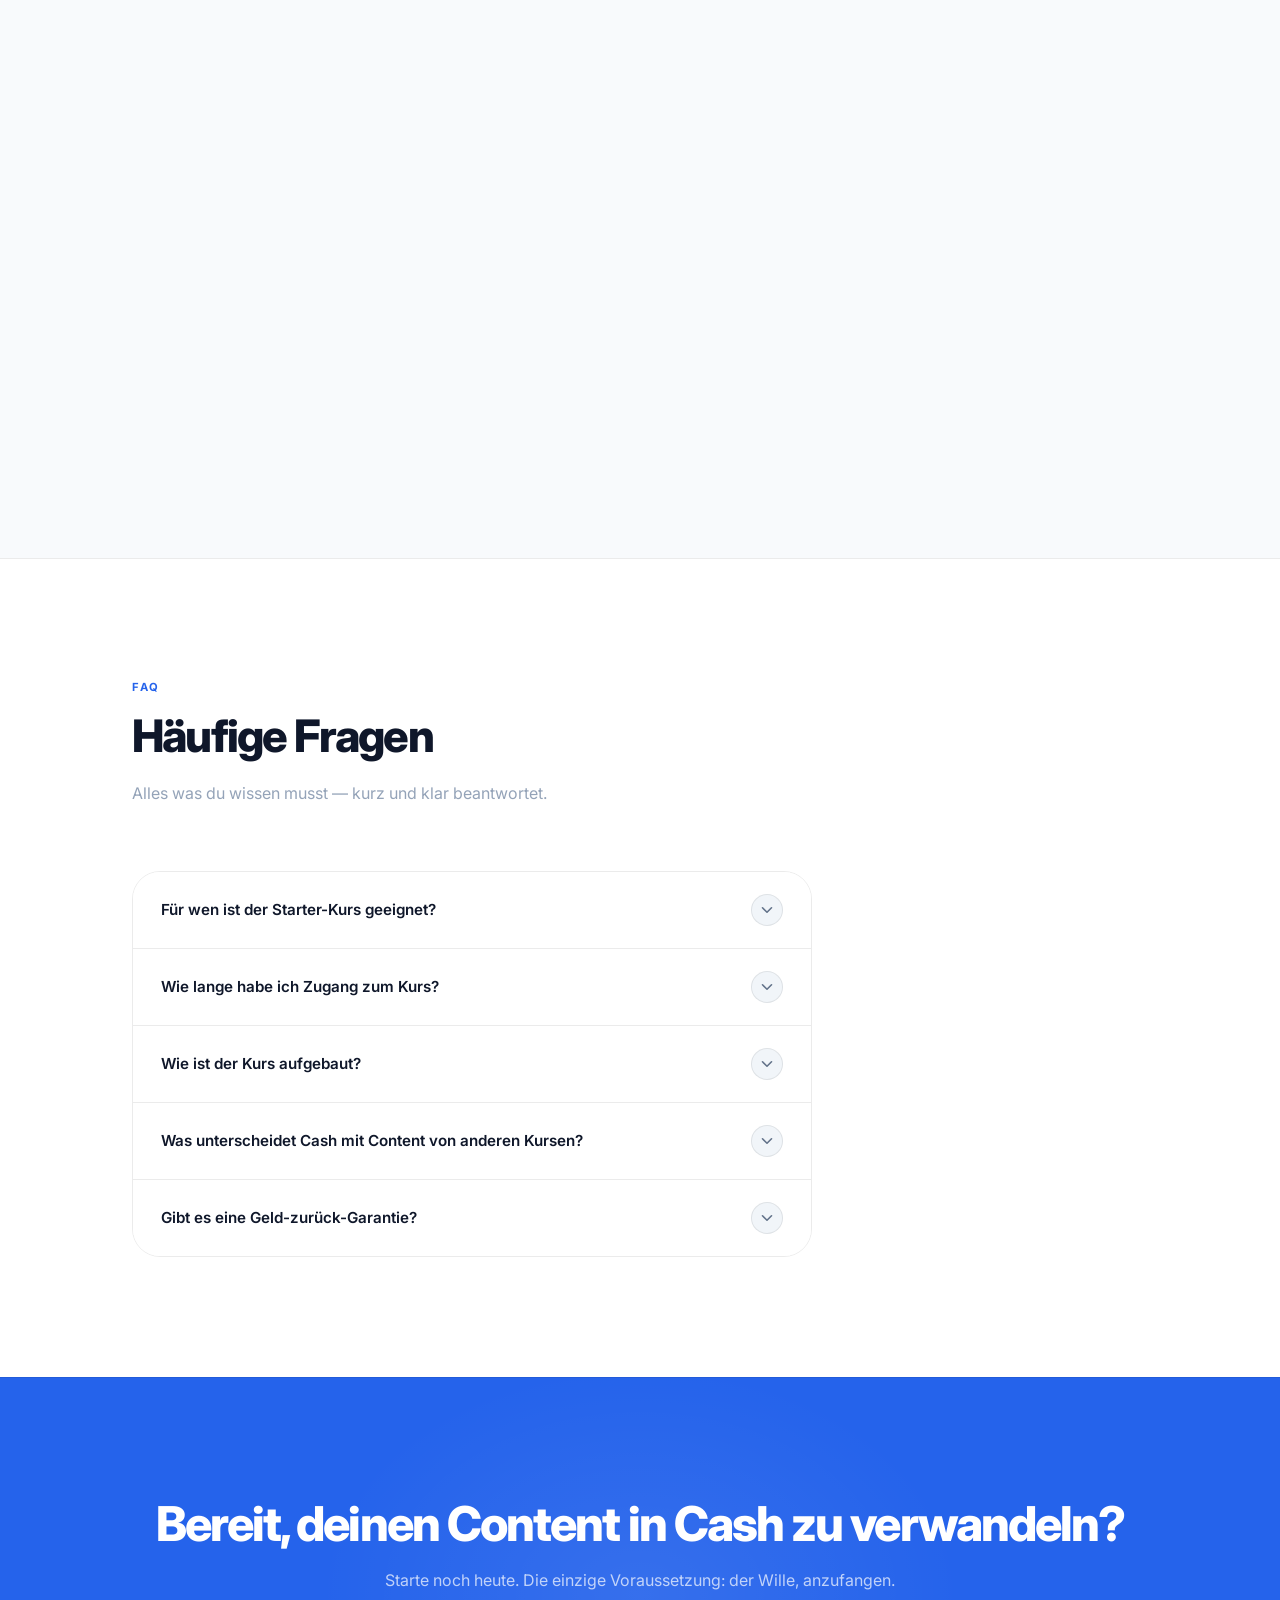
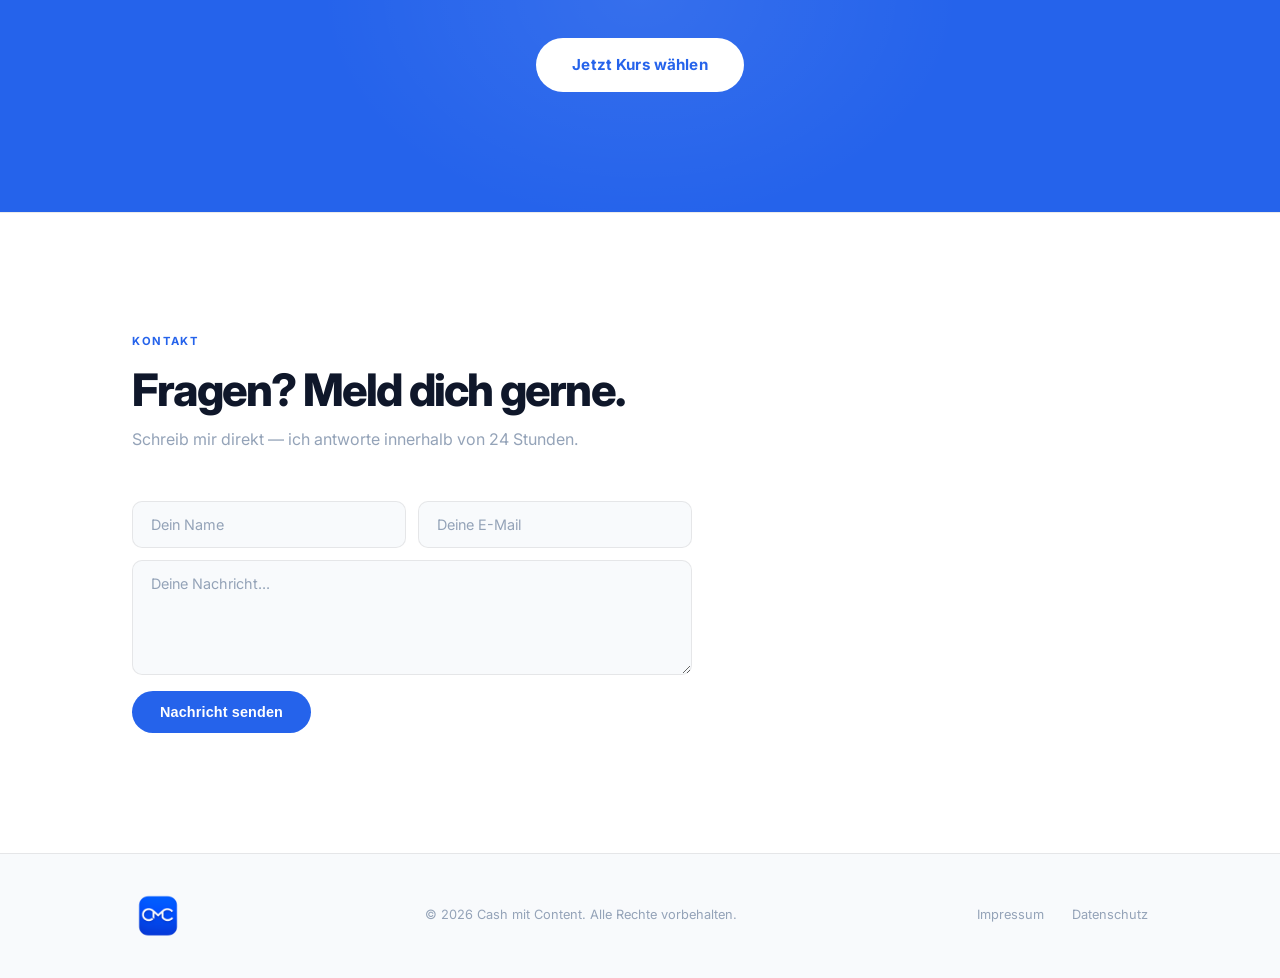
==== commit f58402e7: "Link nav button directly to Digistore starter page" ====
--- a/index.html
+++ b/index.html
@@ -4,6 +4,7 @@
   <meta charset="UTF-8" />
   <meta name="viewport" content="width=device-width, initial-scale=1.0" />
   <title>Cash mit Content</title>
+  <link rel="icon" href="cmclogoneu.png" type="image/png" />
   <link rel="preconnect" href="https://fonts.googleapis.com" />
   <link href="https://fonts.googleapis.com/css2?family=Inter:wght@400;500;600;700;800;900&display=swap" rel="stylesheet" />
   <link rel="stylesheet" href="style.css" />
@@ -29,7 +30,7 @@
         <li><a href="#warum">Warum</a></li>
         <li><a href="#kurse">Kurse</a></li>
         <li><a href="#ueber-mich">Über uns</a></li>
-        <li><a href="#kontakt" class="btn-nav">Jetzt starten</a></li>
+        <li><a href="https://www.digistore24.com/product/691350" target="_blank" class="btn-nav">Jetzt starten</a></li>
       </ul>
       <button class="hamburger" id="hamburger" onclick="toggleMenu()" aria-label="Menü öffnen">
         <span></span><span></span><span></span>
@@ -212,7 +213,7 @@
                 <li>✅ <span>Bewährte Checklisten, Vorlagen und Frameworks für die direkte Umsetzung</span></li>
                 <li>🏆 <span>Praxiserprobte Systeme zur Skalierung von Content, Traffic und Umsatz – verständlich erklärt und sofort anwendbar</span></li>
               </ul>
-              <a href="https://www.digistore24.com/product/697500" target="_blank" class="btn-primary">Jetzt starten →</a>
+              <a href="scaling.html" class="btn-primary">Mehr erfahren →</a>
             </div>
           </div>
         </div>
